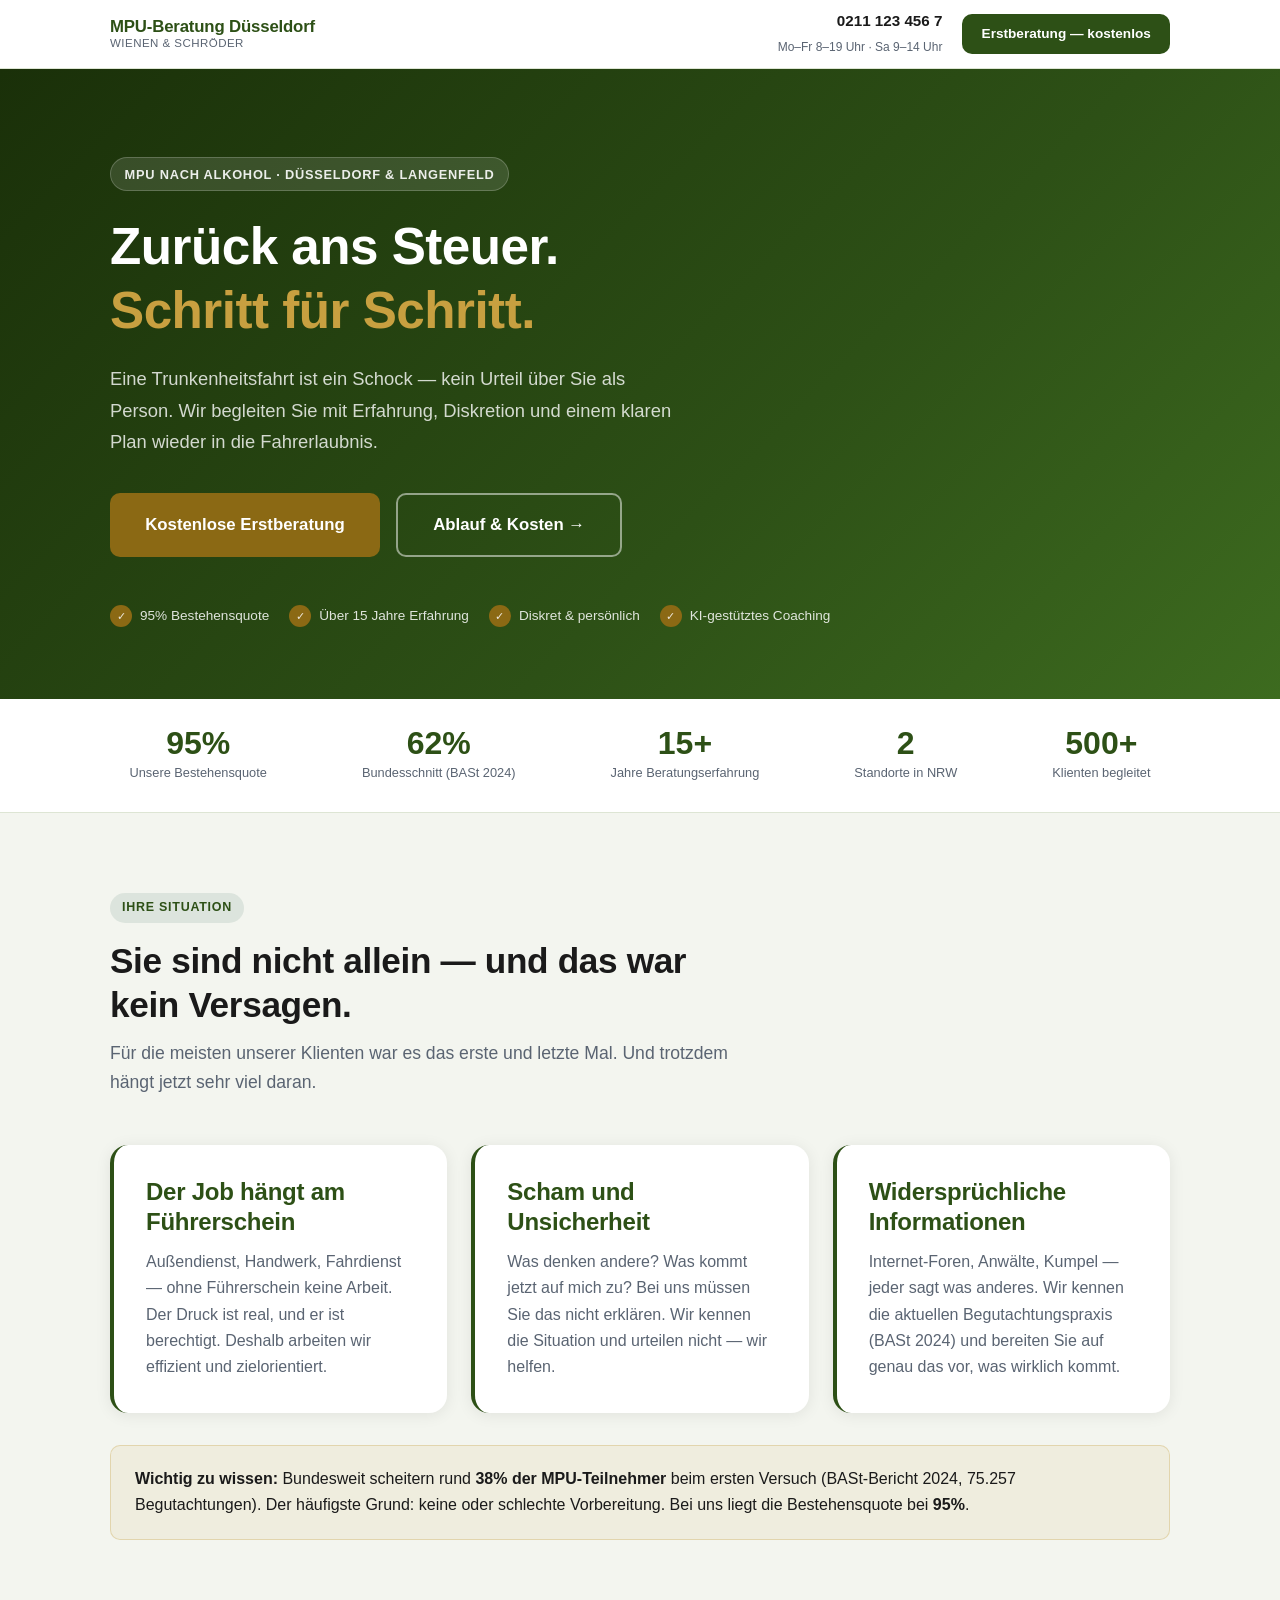
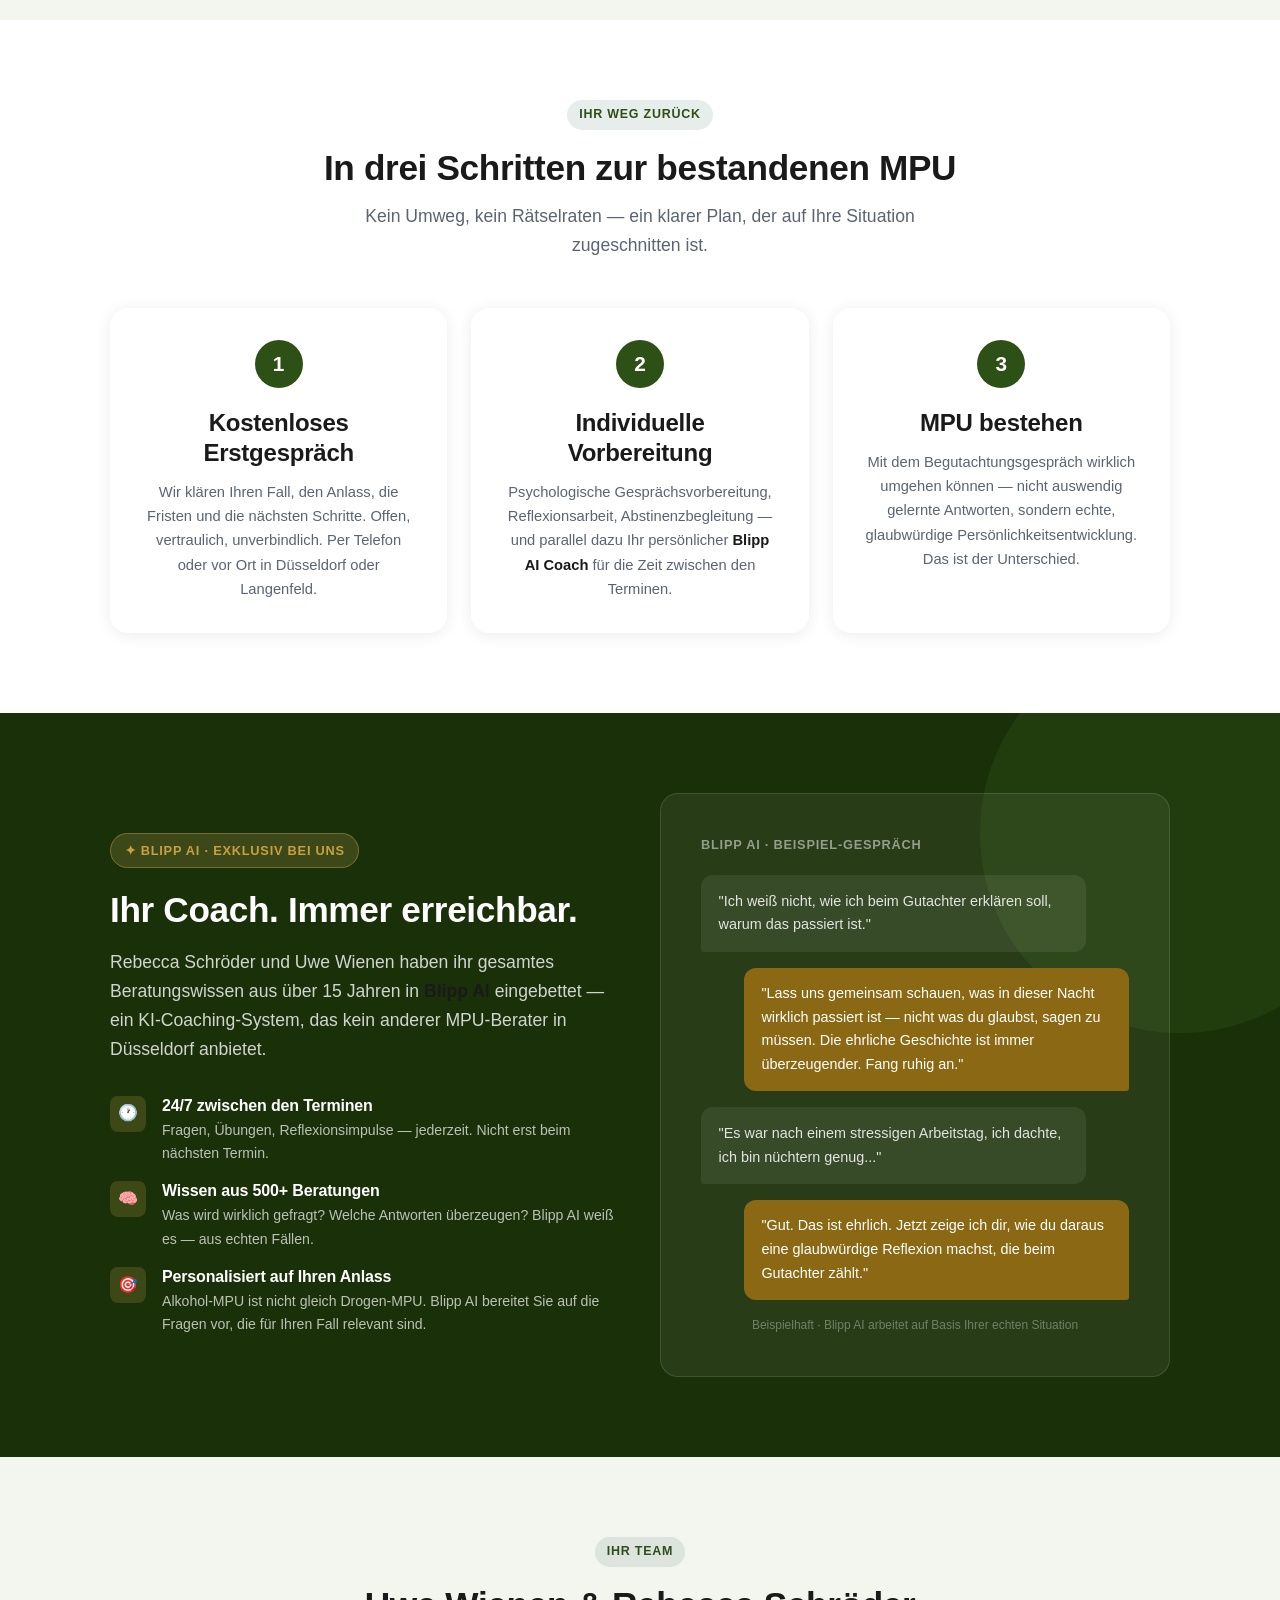
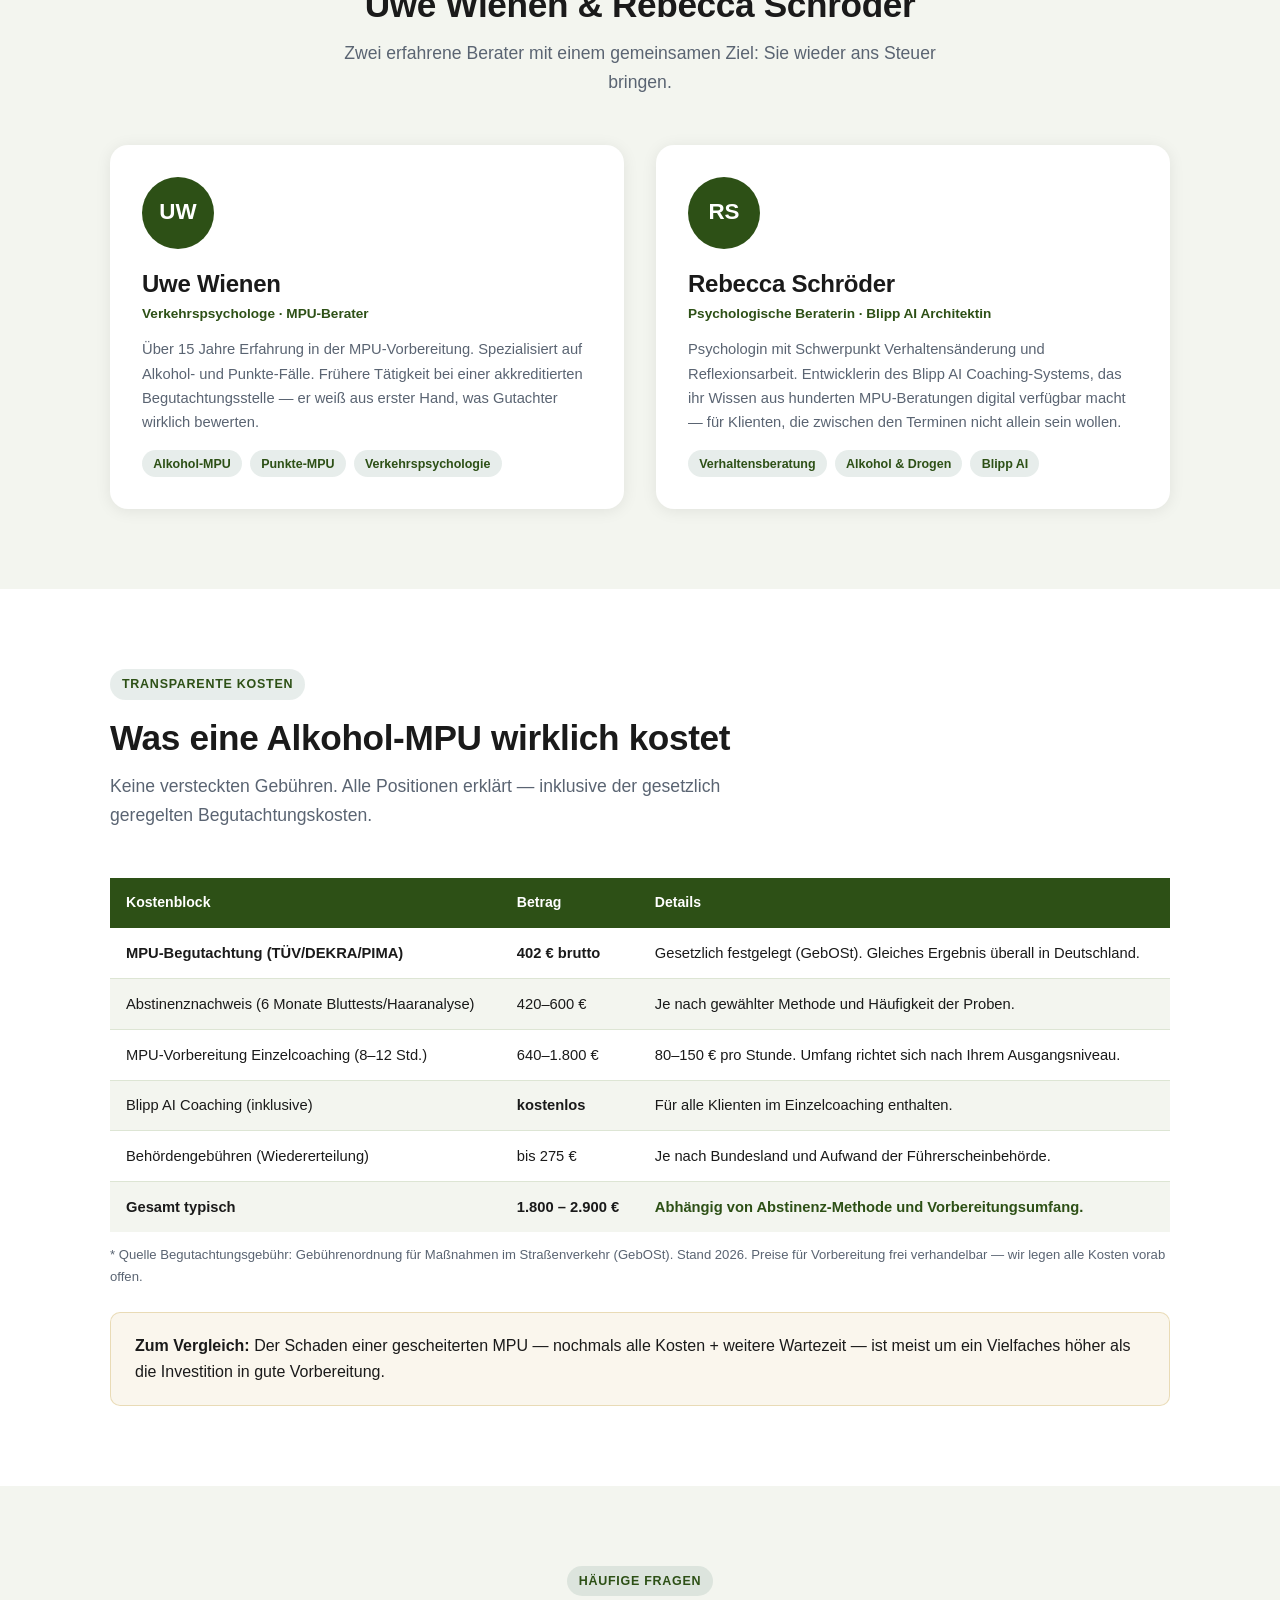
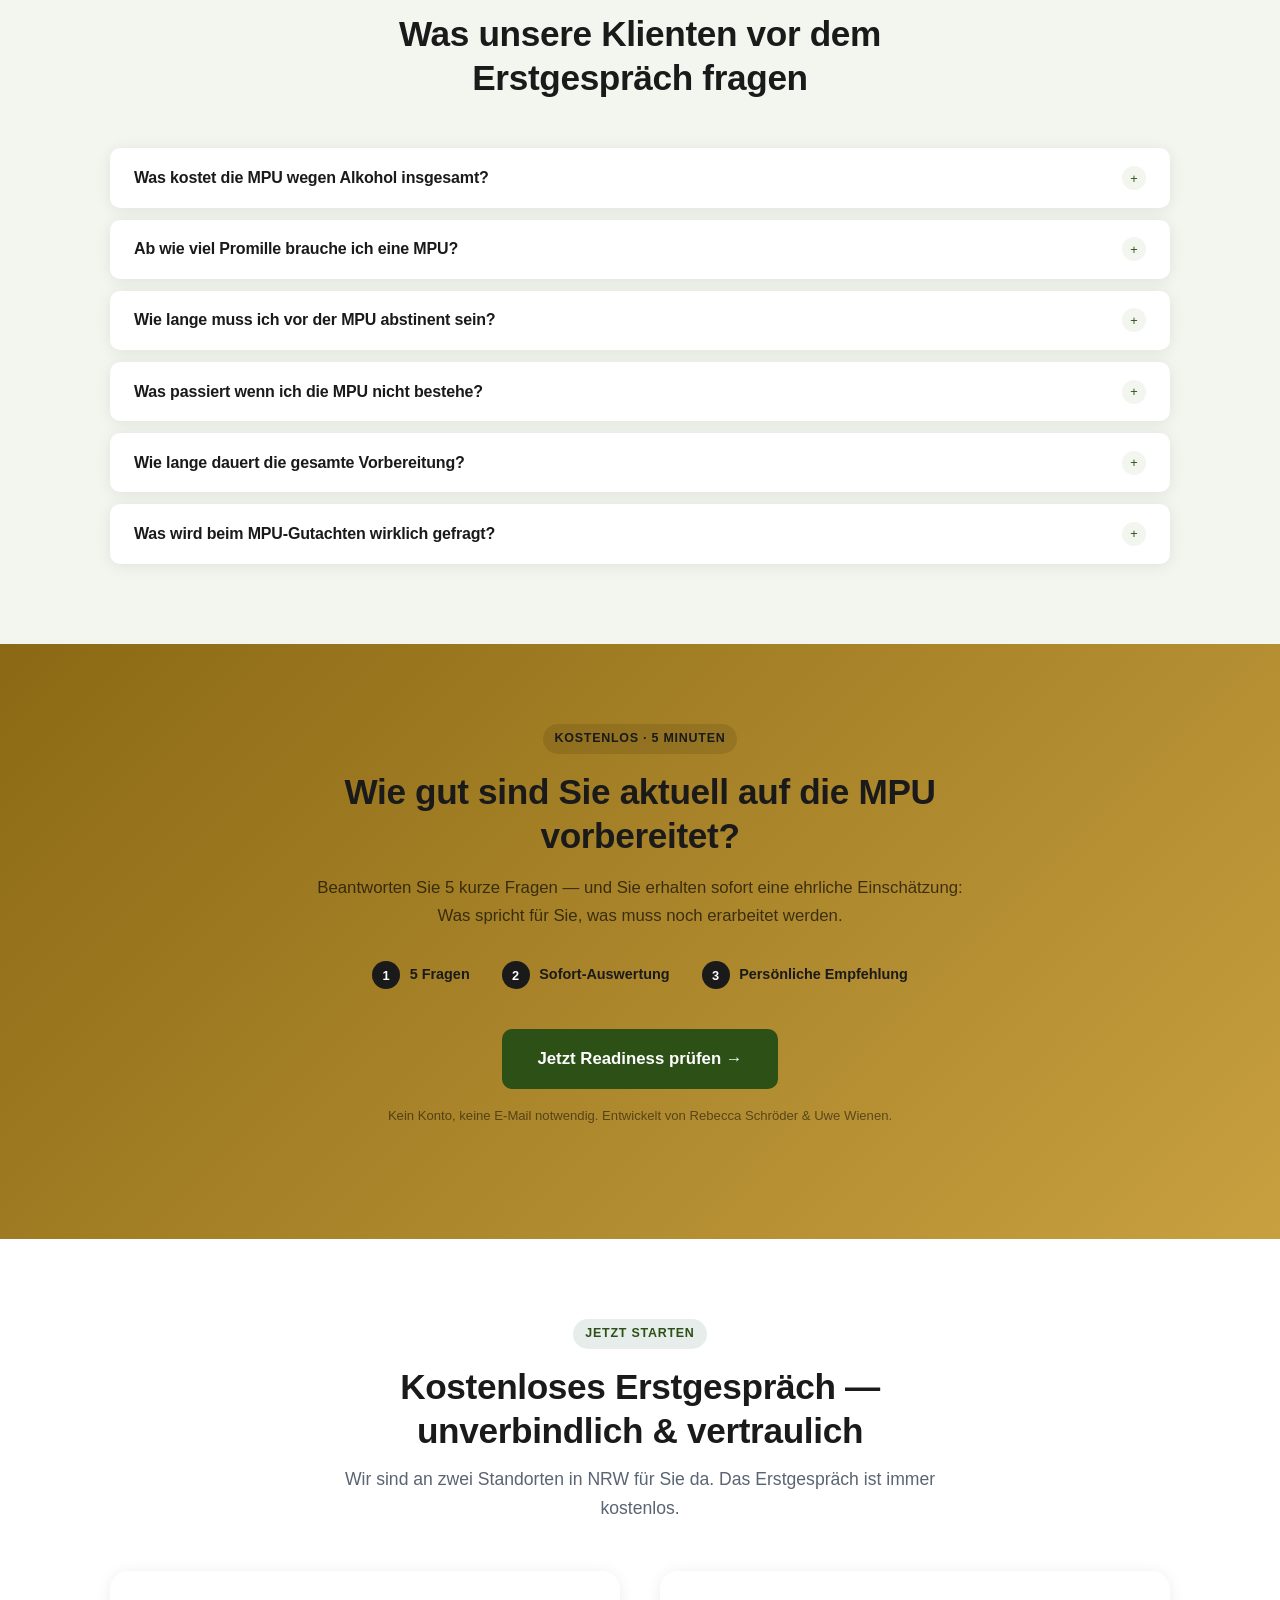
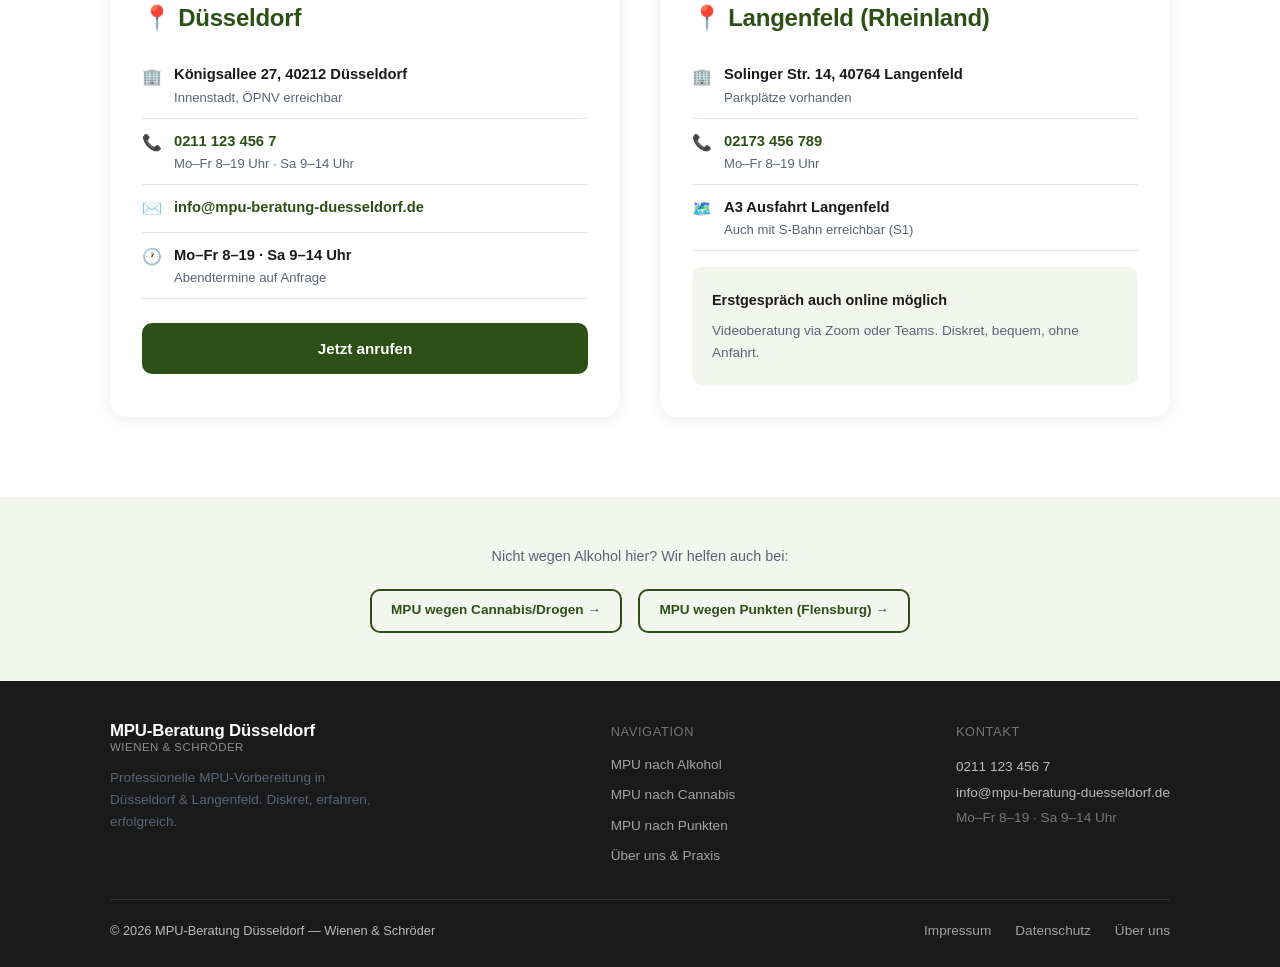
==== alkohol.html @ ca515d71 "Initial: MPU-Beratung Düsseldorf — 3 ICP-Varianten + Grounding + Legal" ====
<!DOCTYPE html>
<html lang="de">
<head>
  <meta charset="UTF-8" />
  <meta name="viewport" content="width=device-width, initial-scale=1.0" />
  <title>MPU Vorbereitung nach Alkohol Düsseldorf | MPU-Beratung Wienen & Schröder</title>
  <meta name="description" content="MPU wegen Alkohol? Uwe Wienen & Rebecca Schröder begleiten Sie diskret und sicher durch die Vorbereitung. Kostenlose Erstberatung in Düsseldorf & Langenfeld. 95% Bestehensquote." />
  <link rel="canonical" href="https://sebagrub.github.io/mpu-pilot-static/alkohol.html" />
  <meta property="og:title" content="MPU nach Alkohol — Diskret & erfolgreich in Düsseldorf" />
  <meta property="og:description" content="95% Bestehensquote. Menschlich, diskret, erfahren. Wir begleiten Sie zurück ans Steuer." />
  <meta property="og:type" content="website" />
  <meta property="og:locale" content="de_DE" />
  <meta name="robots" content="index, follow" />
  <link rel="stylesheet" href="assets/style.css" />
  <style>
    :root {
      --primary: #2D5016;
      --primary-light: #4A7C2A;
      --primary-dark: #1A3009;
      --accent: #8B6914;
      --accent-light: #C8A040;
      --bg: #FAFAF7;
      --surface: #FFFFFF;
      --surface2: #F3F5EF;
      --border: #DDE5D4;
    }
    .hero { background: linear-gradient(135deg, #1A3009 0%, #2D5016 60%, #3D6B1F 100%); }
    .hero::before { display: none; }
  </style>

  <script type="application/ld+json">
  {
    "@context": "https://schema.org",
    "@type": "LocalBusiness",
    "name": "MPU-Beratung Düsseldorf — Wienen & Schröder",
    "description": "Professionelle MPU-Vorbereitung nach Alkohol, Drogen und Punkten. Zwei erfahrene Berater, 95% Bestehensquote, diskrete Einzelberatung.",
    "url": "https://sebagrub.github.io/mpu-pilot-static/alkohol.html",
    "telephone": "+492111234567",
    "email": "info@mpu-beratung-duesseldorf.de",
    "address": {
      "@type": "PostalAddress",
      "streetAddress": "Königsallee 27",
      "addressLocality": "Düsseldorf",
      "postalCode": "40212",
      "addressCountry": "DE"
    },
    "geo": { "@type": "GeoCoordinates", "latitude": 51.2217, "longitude": 6.7762 },
    "openingHoursSpecification": [
      { "@type": "OpeningHoursSpecification", "dayOfWeek": ["Monday","Tuesday","Wednesday","Thursday","Friday"], "opens": "08:00", "closes": "19:00" },
      { "@type": "OpeningHoursSpecification", "dayOfWeek": ["Saturday"], "opens": "09:00", "closes": "14:00" }
    ],
    "areaServed": ["Düsseldorf","Langenfeld","Mettmann","Leverkusen","Köln","Neuss","Ratingen"],
    "hasOfferCatalog": {
      "@type": "OfferCatalog",
      "name": "MPU-Vorbereitung Alkohol",
      "itemListElement": [
        { "@type": "Offer", "itemOffered": { "@type": "Service", "name": "Einzelcoaching MPU Alkohol", "description": "Persönliche Vorbereitung auf die MPU nach Trunkenheitsfahrt. Abstinenzplanung, psychologische Gesprächsvorbereitung, Reflexionsarbeit." } },
        { "@type": "Offer", "itemOffered": { "@type": "Service", "name": "Blipp AI Coach — MPU Alkohol", "description": "KI-gestützte Vorbereitung zwischen den Terminen. Basiert auf 15 Jahren Beratungserfahrung." } }
      ]
    },
    "employee": [
      { "@type": "Person", "name": "Uwe Wienen", "jobTitle": "Verkehrspsychologe & MPU-Berater" },
      { "@type": "Person", "name": "Rebecca Schröder", "jobTitle": "Psychologische MPU-Beraterin" }
    ],
    "aggregateRating": { "@type": "AggregateRating", "ratingValue": "4.9", "reviewCount": "112", "bestRating": "5" }
  }
  </script>

  <script type="application/ld+json">
  {
    "@context": "https://schema.org",
    "@type": "FAQPage",
    "mainEntity": [
      { "@type": "Question", "name": "Was kostet die MPU wegen Alkohol insgesamt?", "acceptedAnswer": { "@type": "Answer", "text": "Die MPU wegen Alkohol kostet insgesamt typisch zwischen 1.800 und 2.900 €. Die Begutachtung selbst ist gesetzlich auf 402 € brutto festgelegt (GebOSt). Hinzu kommen Abstinenznachweis-Kosten (420–600 € für 6 Monate) und die Vorbereitung beim Berater (80–150 €/Stunde, meist 8–12 Stunden). Wir sprechen im Erstgespräch offen über alle Kostenpositionen." } },
      { "@type": "Question", "name": "Ab wie viel Promille brauche ich eine MPU?", "acceptedAnswer": { "@type": "Answer", "text": "Eine MPU wird ab 1,6 Promille (im Straßenverkehr gemessen) angeordnet — ohne Ausnahme. Unterhalb von 1,6 Promille kann eine MPU angeordnet werden, wenn Wiederholungstäterschaft, Ausfallerscheinungen oder weitere Auffälligkeiten vorliegen. Die genauen Voraussetzungen finden sich in § 13 FeV." } },
      { "@type": "Question", "name": "Wie lange muss ich vor der MPU abstinent sein?", "acceptedAnswer": { "@type": "Answer", "text": "Bei Alkohol-MPU wird in der Regel ein Abstinenznachweis von mindestens 6 Monaten verlangt — nachgewiesen durch Blut-, Urin- oder Haaranalysen. Bei kontrollierten Trinkern (unter 0,8 Promille täglich) sind kürzere Zeiträume möglich, abhängig vom Einzelfall. Wir beraten Sie individuell, welcher Weg in Ihrer Situation sinnvoll ist." } },
      { "@type": "Question", "name": "Was passiert, wenn ich die MPU nicht bestehe?", "acceptedAnswer": { "@type": "Answer", "text": "Wenn die MPU nicht bestanden wird, bleibt der Führerschein entzogen. Es ist jedoch möglich, die MPU nach einer Wartezeit erneut zu absolvieren. Bundesweit scheitern rund 38% der Teilnehmer — in der Regel wegen unzureichender Vorbereitung. Mit unserer Begleitung liegt die Bestehensquote unserer Klienten bei 95%." } },
      { "@type": "Question", "name": "Kann ich die MPU-Kosten steuerlich absetzen?", "acceptedAnswer": { "@type": "Answer", "text": "In den meisten Fällen nein. Die MPU-Kosten sind private Aufwendungen und nicht absetzbar. Eine Ausnahme besteht, wenn die MPU beruflich zwingend notwendig ist (z.B. Berufskraftfahrer) und der Führerschein ausschließlich beruflich genutzt wird — das ist jedoch selten anerkannt. Kranken- und Rechtsschutzversicherungen übernehmen die Kosten in der Regel nicht." } },
      { "@type": "Question", "name": "Wie lange dauert die MPU-Vorbereitung bei Alkohol?", "acceptedAnswer": { "@type": "Answer", "text": "Typisch sind 8–12 Sitzungen über einen Zeitraum von 8–16 Wochen. Dazu kommt die Zeit für den Abstinenznachweis (meist 6 Monate). Planen Sie also insgesamt 6–10 Monate ein. Wer früh anfängt, hat die besten Chancen: Die Vorbereitung läuft parallel zur Abstinenzphase." } }
    ]
  }
  </script>
</head>
<body>

<!-- HEADER -->
<header class="site-header">
  <div class="container header-inner">
    <a href="index.html" class="logo" style="text-decoration:none">
      <span class="logo-name">MPU-Beratung Düsseldorf</span>
      <span class="logo-sub">Wienen &amp; Schröder</span>
    </a>
    <div class="header-right">
      <div style="text-align:right">
        <div class="header-phone"><a href="tel:+492111234567" style="color:inherit;text-decoration:none">0211 123 456 7</a></div>
        <span style="font-size:.75rem;color:var(--text-muted)">Mo–Fr 8–19 Uhr · Sa 9–14 Uhr</span>
      </div>
      <a href="#kontakt" class="btn btn-primary btn-sm">Erstberatung — kostenlos</a>
    </div>
  </div>
</header>

<!-- HERO -->
<section class="hero">
  <div class="container">
    <div class="hero-eyebrow">MPU nach Alkohol · Düsseldorf & Langenfeld</div>
    <h1>Zurück ans Steuer.<br><em>Schritt für Schritt.</em></h1>
    <p class="hero-sub">Eine Trunkenheitsfahrt ist ein Schock — kein Urteil über Sie als Person. Wir begleiten Sie mit Erfahrung, Diskretion und einem klaren Plan wieder in die Fahrerlaubnis.</p>
    <div class="hero-ctas">
      <a href="#kontakt" class="btn btn-accent btn-lg">Kostenlose Erstberatung</a>
      <a href="#ablauf" class="btn btn-outline-inv btn-lg">Ablauf & Kosten →</a>
    </div>
    <div class="hero-badges">
      <div class="hero-badge"><div class="hero-badge-icon">✓</div> 95% Bestehensquote</div>
      <div class="hero-badge"><div class="hero-badge-icon">✓</div> Über 15 Jahre Erfahrung</div>
      <div class="hero-badge"><div class="hero-badge-icon">✓</div> Diskret & persönlich</div>
      <div class="hero-badge"><div class="hero-badge-icon">✓</div> KI-gestütztes Coaching</div>
    </div>
  </div>
</section>

<!-- STATS BAR -->
<div class="stats-bar">
  <div class="container stats-inner">
    <div class="stat-item">
      <div class="stat-num">95%</div>
      <div class="stat-label">Unsere Bestehensquote</div>
    </div>
    <div class="stat-item">
      <div class="stat-num">62%</div>
      <div class="stat-label">Bundesschnitt (BASt 2024)</div>
    </div>
    <div class="stat-item">
      <div class="stat-num">15+</div>
      <div class="stat-label">Jahre Beratungserfahrung</div>
    </div>
    <div class="stat-item">
      <div class="stat-num">2</div>
      <div class="stat-label">Standorte in NRW</div>
    </div>
    <div class="stat-item">
      <div class="stat-num">500+</div>
      <div class="stat-label">Klienten begleitet</div>
    </div>
  </div>
</div>

<!-- PROBLEM -->
<section class="section problem">
  <div class="container">
    <div class="section-header">
      <span class="eyebrow-label">Ihre Situation</span>
      <h2>Sie sind nicht allein — und das war kein Versagen.</h2>
      <p class="lead">Für die meisten unserer Klienten war es das erste und letzte Mal. Und trotzdem hängt jetzt sehr viel daran.</p>
    </div>
    <div class="grid-3">
      <div class="problem-card">
        <h3>Der Job hängt am Führerschein</h3>
        <p>Außendienst, Handwerk, Fahrdienst — ohne Führerschein keine Arbeit. Der Druck ist real, und er ist berechtigt. Deshalb arbeiten wir effizient und zielorientiert.</p>
      </div>
      <div class="problem-card">
        <h3>Scham und Unsicherheit</h3>
        <p>Was denken andere? Was kommt jetzt auf mich zu? Bei uns müssen Sie das nicht erklären. Wir kennen die Situation und urteilen nicht — wir helfen.</p>
      </div>
      <div class="problem-card">
        <h3>Widersprüchliche Informationen</h3>
        <p>Internet-Foren, Anwälte, Kumpel — jeder sagt was anderes. Wir kennen die aktuellen Begutachtungspraxis (BASt 2024) und bereiten Sie auf genau das vor, was wirklich kommt.</p>
      </div>
    </div>
    <div class="highlight-box mt-4">
      <strong>Wichtig zu wissen:</strong> Bundesweit scheitern rund <strong>38% der MPU-Teilnehmer</strong> beim ersten Versuch (BASt-Bericht 2024, 75.257 Begutachtungen). Der häufigste Grund: keine oder schlechte Vorbereitung. Bei uns liegt die Bestehensquote bei <strong>95%</strong>.
    </div>
  </div>
</section>

<!-- PROCESS -->
<section class="section bg-surface" id="ablauf">
  <div class="container">
    <div class="section-header centered">
      <span class="eyebrow-label">Ihr Weg zurück</span>
      <h2>In drei Schritten zur bestandenen MPU</h2>
      <p class="lead">Kein Umweg, kein Rätselraten — ein klarer Plan, der auf Ihre Situation zugeschnitten ist.</p>
    </div>
    <div class="process-steps">
      <div class="step">
        <div class="step-num">1</div>
        <h3>Kostenloses Erstgespräch</h3>
        <p>Wir klären Ihren Fall, den Anlass, die Fristen und die nächsten Schritte. Offen, vertraulich, unverbindlich. Per Telefon oder vor Ort in Düsseldorf oder Langenfeld.</p>
      </div>
      <div class="step">
        <div class="step-num">2</div>
        <h3>Individuelle Vorbereitung</h3>
        <p>Psychologische Gesprächsvorbereitung, Reflexionsarbeit, Abstinenzbegleitung — und parallel dazu Ihr persönlicher <strong>Blipp AI Coach</strong> für die Zeit zwischen den Terminen.</p>
      </div>
      <div class="step">
        <div class="step-num">3</div>
        <h3>MPU bestehen</h3>
        <p>Mit dem Begutachtungsgespräch wirklich umgehen können — nicht auswendig gelernte Antworten, sondern echte, glaubwürdige Persönlichkeitsentwicklung. Das ist der Unterschied.</p>
      </div>
    </div>
  </div>
</section>

<!-- BLIPP AI -->
<section class="section blipp">
  <div class="container grid-2">
    <div>
      <div class="eyebrow">✦ Blipp AI · Exklusiv bei uns</div>
      <h2>Ihr Coach. Immer erreichbar.</h2>
      <p class="lead">Rebecca Schröder und Uwe Wienen haben ihr gesamtes Beratungswissen aus über 15 Jahren in <strong>Blipp AI</strong> eingebettet — ein KI-Coaching-System, das kein anderer MPU-Berater in Düsseldorf anbietet.</p>
      <div class="blipp-features">
        <div class="blipp-feat">
          <div class="blipp-feat-icon">🕐</div>
          <div class="blipp-feat-text">
            <h4>24/7 zwischen den Terminen</h4>
            <p>Fragen, Übungen, Reflexionsimpulse — jederzeit. Nicht erst beim nächsten Termin.</p>
          </div>
        </div>
        <div class="blipp-feat">
          <div class="blipp-feat-icon">🧠</div>
          <div class="blipp-feat-text">
            <h4>Wissen aus 500+ Beratungen</h4>
            <p>Was wird wirklich gefragt? Welche Antworten überzeugen? Blipp AI weiß es — aus echten Fällen.</p>
          </div>
        </div>
        <div class="blipp-feat">
          <div class="blipp-feat-icon">🎯</div>
          <div class="blipp-feat-text">
            <h4>Personalisiert auf Ihren Anlass</h4>
            <p>Alkohol-MPU ist nicht gleich Drogen-MPU. Blipp AI bereitet Sie auf die Fragen vor, die für Ihren Fall relevant sind.</p>
          </div>
        </div>
      </div>
    </div>
    <div style="background:rgba(255,255,255,.06);border-radius:18px;padding:2.5rem;border:1px solid rgba(255,255,255,.12)">
      <div style="font-size:.8rem;color:rgba(255,255,255,.5);margin-bottom:1.25rem;text-transform:uppercase;letter-spacing:.06em;font-weight:700">Blipp AI · Beispiel-Gespräch</div>
      <div style="display:flex;flex-direction:column;gap:1rem">
        <div style="background:rgba(255,255,255,.08);border-radius:12px 12px 12px 3px;padding:.9rem 1.1rem;font-size:.9rem;color:rgba(255,255,255,.85);max-width:90%">"Ich weiß nicht, wie ich beim Gutachter erklären soll, warum das passiert ist."</div>
        <div style="background:var(--accent);border-radius:12px 12px 3px 12px;padding:.9rem 1.1rem;font-size:.9rem;color:#fff;max-width:90%;align-self:flex-end">"Lass uns gemeinsam schauen, was in dieser Nacht wirklich passiert ist — nicht was du glaubst, sagen zu müssen. Die ehrliche Geschichte ist immer überzeugender. Fang ruhig an."</div>
        <div style="background:rgba(255,255,255,.08);border-radius:12px 12px 12px 3px;padding:.9rem 1.1rem;font-size:.9rem;color:rgba(255,255,255,.85);max-width:90%">"Es war nach einem stressigen Arbeitstag, ich dachte, ich bin nüchtern genug..."</div>
        <div style="background:var(--accent);border-radius:12px 12px 3px 12px;padding:.9rem 1.1rem;font-size:.9rem;color:#fff;max-width:90%;align-self:flex-end">"Gut. Das ist ehrlich. Jetzt zeige ich dir, wie du daraus eine glaubwürdige Reflexion machst, die beim Gutachter zählt."</div>
      </div>
      <div style="font-size:.75rem;color:rgba(255,255,255,.35);margin-top:1rem;text-align:center">Beispielhaft · Blipp AI arbeitet auf Basis Ihrer echten Situation</div>
    </div>
  </div>
</section>

<!-- ABOUT TEAM -->
<section class="section bg-surface2">
  <div class="container">
    <div class="section-header centered">
      <span class="eyebrow-label">Ihr Team</span>
      <h2>Uwe Wienen &amp; Rebecca Schröder</h2>
      <p class="lead">Zwei erfahrene Berater mit einem gemeinsamen Ziel: Sie wieder ans Steuer bringen.</p>
    </div>
    <div class="team-cards">
      <div class="team-card">
        <div class="team-avatar">UW</div>
        <h3>Uwe Wienen</h3>
        <div class="role">Verkehrspsychologe · MPU-Berater</div>
        <p>Über 15 Jahre Erfahrung in der MPU-Vorbereitung. Spezialisiert auf Alkohol- und Punkte-Fälle. Frühere Tätigkeit bei einer akkreditierten Begutachtungsstelle — er weiß aus erster Hand, was Gutachter wirklich bewerten.</p>
        <div style="display:flex;gap:.5rem;flex-wrap:wrap;margin-top:1rem">
          <span class="pill pill-primary">Alkohol-MPU</span>
          <span class="pill pill-primary">Punkte-MPU</span>
          <span class="pill pill-primary">Verkehrspsychologie</span>
        </div>
      </div>
      <div class="team-card">
        <div class="team-avatar">RS</div>
        <h3>Rebecca Schröder</h3>
        <div class="role">Psychologische Beraterin · Blipp AI Architektin</div>
        <p>Psychologin mit Schwerpunkt Verhaltensänderung und Reflexionsarbeit. Entwicklerin des Blipp AI Coaching-Systems, das ihr Wissen aus hunderten MPU-Beratungen digital verfügbar macht — für Klienten, die zwischen den Terminen nicht allein sein wollen.</p>
        <div style="display:flex;gap:.5rem;flex-wrap:wrap;margin-top:1rem">
          <span class="pill pill-primary">Verhaltensberatung</span>
          <span class="pill pill-primary">Alkohol &amp; Drogen</span>
          <span class="pill pill-primary">Blipp AI</span>
        </div>
      </div>
    </div>
  </div>
</section>

<!-- COSTS -->
<section class="section bg-surface">
  <div class="container">
    <div class="section-header">
      <span class="eyebrow-label">Transparente Kosten</span>
      <h2>Was eine Alkohol-MPU wirklich kostet</h2>
      <p class="lead">Keine versteckten Gebühren. Alle Positionen erklärt — inklusive der gesetzlich geregelten Begutachtungskosten.</p>
    </div>
    <table class="costs-table">
      <thead>
        <tr><th>Kostenblock</th><th>Betrag</th><th>Details</th></tr>
      </thead>
      <tbody>
        <tr><td><strong>MPU-Begutachtung (TÜV/DEKRA/PIMA)</strong></td><td><strong>402 € brutto</strong></td><td>Gesetzlich festgelegt (GebOSt). Gleiches Ergebnis überall in Deutschland.</td></tr>
        <tr><td>Abstinenznachweis (6 Monate Bluttests/Haaranalyse)</td><td>420–600 €</td><td>Je nach gewählter Methode und Häufigkeit der Proben.</td></tr>
        <tr><td>MPU-Vorbereitung Einzelcoaching (8–12 Std.)</td><td>640–1.800 €</td><td>80–150 € pro Stunde. Umfang richtet sich nach Ihrem Ausgangsniveau.</td></tr>
        <tr><td>Blipp AI Coaching (inklusive)</td><td><strong>kostenlos</strong></td><td>Für alle Klienten im Einzelcoaching enthalten.</td></tr>
        <tr><td>Behördengebühren (Wiedererteilung)</td><td>bis 275 €</td><td>Je nach Bundesland und Aufwand der Führerscheinbehörde.</td></tr>
        <tr class="costs-total"><td><strong>Gesamt typisch</strong></td><td><strong>1.800 – 2.900 €</strong></td><td>Abhängig von Abstinenz-Methode und Vorbereitungsumfang.</td></tr>
      </tbody>
    </table>
    <p class="costs-note">* Quelle Begutachtungsgebühr: Gebührenordnung für Maßnahmen im Straßenverkehr (GebOSt). Stand 2026. Preise für Vorbereitung frei verhandelbar — wir legen alle Kosten vorab offen.</p>
    <div class="highlight-box mt-3">
      <strong>Zum Vergleich:</strong> Der Schaden einer gescheiterten MPU — nochmals alle Kosten + weitere Wartezeit — ist meist um ein Vielfaches höher als die Investition in gute Vorbereitung.
    </div>
  </div>
</section>

<!-- FAQ -->
<section class="section bg-surface2">
  <div class="container">
    <div class="section-header centered">
      <span class="eyebrow-label">Häufige Fragen</span>
      <h2>Was unsere Klienten vor dem Erstgespräch fragen</h2>
    </div>
    <div class="faq-list">
      <div class="faq-item">
        <div class="faq-q"><h4>Was kostet die MPU wegen Alkohol insgesamt?</h4><div class="faq-icon">+</div></div>
        <div class="faq-a"><div class="faq-a-inner"><p>Die MPU wegen Alkohol kostet insgesamt typisch <strong>1.800–2.900 €</strong>. Die Begutachtung selbst ist gesetzlich auf <strong>402 € brutto</strong> festgelegt (GebOSt). Hinzu kommen Abstinenznachweis-Kosten (420–600 € für 6 Monate) und die Vorbereitung (80–150 €/Stunde). Im Erstgespräch besprechen wir alle Positionen offen.</p></div></div>
      </div>
      <div class="faq-item">
        <div class="faq-q"><h4>Ab wie viel Promille brauche ich eine MPU?</h4><div class="faq-icon">+</div></div>
        <div class="faq-a"><div class="faq-a-inner"><p>Ab <strong>1,6 Promille</strong> ist die MPU-Anordnung Pflicht — ohne Ausnahme (§ 13 Nr. 2 FeV). Unterhalb von 1,6 Promille kann eine MPU angeordnet werden, wenn Wiederholungstäterschaft, Ausfallerscheinungen oder andere Auffälligkeiten vorliegen. Wir klären im Erstgespräch, ob und warum die Anordnung rechtmäßig ist.</p></div></div>
      </div>
      <div class="faq-item">
        <div class="faq-q"><h4>Wie lange muss ich vor der MPU abstinent sein?</h4><div class="faq-icon">+</div></div>
        <div class="faq-a"><div class="faq-a-inner"><p>Bei Alkohol-MPU werden in der Regel <strong>6 Monate nachgewiesene Abstinenz</strong> verlangt — durch regelmäßige Blut- oder Urintests sowie ggf. Haaranalyse. Es gibt auch die Variante "kontrolliertes Trinken" (CDT-Marker unauffällig über 6 Monate), die für manche Klienten besser geeignet ist. Wir beraten, welcher Weg für Sie sinnvoll ist.</p></div></div>
      </div>
      <div class="faq-item">
        <div class="faq-q"><h4>Was passiert wenn ich die MPU nicht bestehe?</h4><div class="faq-icon">+</div></div>
        <div class="faq-a"><div class="faq-a-inner"><p>Der Führerschein bleibt entzogen. Die MPU kann nach einer Wartezeit wiederholt werden. Bundesweit scheitern <strong>rund 38%</strong> der Teilnehmer (BASt 2024) — fast immer wegen unzureichender Vorbereitung. Mit professioneller Begleitung sinkt dieses Risiko drastisch. Unsere Klienten bestehen zu 95%.</p></div></div>
      </div>
      <div class="faq-item">
        <div class="faq-q"><h4>Wie lange dauert die gesamte Vorbereitung?</h4><div class="faq-icon">+</div></div>
        <div class="faq-a"><div class="faq-a-inner"><p>Planen Sie <strong>6–10 Monate</strong> ein: 6 Monate Abstinenznachweis laufen parallel zur Vorbereitung (8–12 Sitzungen über 8–16 Wochen). Wer früh beginnt, hat die beste Ausgangslage — Abstinenzphase und Coaching laufen gleichzeitig, nicht nacheinander.</p></div></div>
      </div>
      <div class="faq-item">
        <div class="faq-q"><h4>Was wird beim MPU-Gutachten wirklich gefragt?</h4><div class="faq-icon">+</div></div>
        <div class="faq-a"><div class="faq-a-inner"><p>Der Gutachter prüft vor allem: <strong>Haben Sie wirklich verstanden, was passiert ist? Haben Sie Ihr Verhalten dauerhaft geändert?</strong> Fragen wie "Was würden Sie heute anders machen?", "Wie viel haben Sie damals typischerweise getrunken?", "Warum sind Sie trotzdem gefahren?" — und vor allem: Sind Ihre Antworten glaubwürdig und konsistent? Auswendig gelernte Antworten erkennen Gutachter sofort.</p></div></div>
      </div>
    </div>
  </div>
</section>

<!-- READINESS CHECK -->
<section class="section readiness">
  <div class="container" style="max-width:700px">
    <span class="eyebrow-label" style="background:rgba(0,0,0,.1);color:var(--text)">Kostenlos · 5 Minuten</span>
    <h2>Wie gut sind Sie aktuell auf die MPU vorbereitet?</h2>
    <p>Beantworten Sie 5 kurze Fragen — und Sie erhalten sofort eine ehrliche Einschätzung: Was spricht für Sie, was muss noch erarbeitet werden.</p>
    <div class="readiness-steps">
      <div class="readiness-step"><div class="readiness-step-dot">1</div> 5 Fragen</div>
      <div class="readiness-step"><div class="readiness-step-dot">2</div> Sofort-Auswertung</div>
      <div class="readiness-step"><div class="readiness-step-dot">3</div> Persönliche Empfehlung</div>
    </div>
    <a href="#kontakt" class="btn btn-primary btn-lg">Jetzt Readiness prüfen →</a>
    <p style="margin-top:1rem;font-size:.82rem;color:rgba(0,0,0,.5)">Kein Konto, keine E-Mail notwendig. Entwickelt von Rebecca Schröder &amp; Uwe Wienen.</p>
  </div>
</section>

<!-- CONTACT -->
<section class="section bg-surface" id="kontakt">
  <div class="container">
    <div class="section-header centered">
      <span class="eyebrow-label">Jetzt starten</span>
      <h2>Kostenloses Erstgespräch — unverbindlich &amp; vertraulich</h2>
      <p class="lead">Wir sind an zwei Standorten in NRW für Sie da. Das Erstgespräch ist immer kostenlos.</p>
    </div>
    <div class="contact-grid">
      <div class="contact-card">
        <h3>📍 Düsseldorf</h3>
        <div class="contact-row"><span class="icon">🏢</span><div><div class="val">Königsallee 27, 40212 Düsseldorf</div><div class="sub">Innenstadt, ÖPNV erreichbar</div></div></div>
        <div class="contact-row"><span class="icon">📞</span><div><div class="val"><a href="tel:+492111234567">0211 123 456 7</a></div><div class="sub">Mo–Fr 8–19 Uhr · Sa 9–14 Uhr</div></div></div>
        <div class="contact-row"><span class="icon">✉️</span><div><div class="val"><a href="mailto:info@mpu-beratung-duesseldorf.de">info@mpu-beratung-duesseldorf.de</a></div></div></div>
        <div class="contact-row"><span class="icon">🕐</span><div><div class="val">Mo–Fr 8–19 · Sa 9–14 Uhr</div><div class="sub">Abendtermine auf Anfrage</div></div></div>
        <a href="tel:+492111234567" class="btn btn-primary mt-3" style="width:100%;justify-content:center">Jetzt anrufen</a>
      </div>
      <div class="contact-card">
        <h3>📍 Langenfeld (Rheinland)</h3>
        <div class="contact-row"><span class="icon">🏢</span><div><div class="val">Solinger Str. 14, 40764 Langenfeld</div><div class="sub">Parkplätze vorhanden</div></div></div>
        <div class="contact-row"><span class="icon">📞</span><div><div class="val"><a href="tel:+492173456789">02173 456 789</a></div><div class="sub">Mo–Fr 8–19 Uhr</div></div></div>
        <div class="contact-row"><span class="icon">🗺️</span><div><div class="val">A3 Ausfahrt Langenfeld</div><div class="sub">Auch mit S-Bahn erreichbar (S1)</div></div></div>
        <div style="background:var(--surface2);border-radius:var(--radius);padding:1.25rem;margin-top:1rem">
          <strong style="font-size:.9rem">Erstgespräch auch online möglich</strong>
          <p style="font-size:.85rem;margin-top:.4rem">Videoberatung via Zoom oder Teams. Diskret, bequem, ohne Anfahrt.</p>
        </div>
      </div>
    </div>
  </div>
</section>

<!-- OTHER VARIANTS -->
<section class="section-sm bg-surface2">
  <div class="container" style="text-align:center">
    <p style="font-size:.9rem;color:var(--text-muted);margin-bottom:1.25rem">Nicht wegen Alkohol hier? Wir helfen auch bei:</p>
    <div style="display:flex;gap:1rem;justify-content:center;flex-wrap:wrap">
      <a href="cannabis.html" class="btn btn-outline btn-sm">MPU wegen Cannabis/Drogen →</a>
      <a href="punkte.html" class="btn btn-outline btn-sm">MPU wegen Punkten (Flensburg) →</a>
    </div>
  </div>
</section>

<!-- FOOTER -->
<footer class="site-footer">
  <div class="container">
    <div class="footer-inner">
      <div class="footer-brand">
        <div class="logo">
          <span class="logo-name">MPU-Beratung Düsseldorf</span>
          <span class="logo-sub">Wienen &amp; Schröder</span>
        </div>
        <p>Professionelle MPU-Vorbereitung in Düsseldorf &amp; Langenfeld. Diskret, erfahren, erfolgreich.</p>
      </div>
      <div>
        <div style="font-size:.8rem;color:rgba(255,255,255,.4);margin-bottom:.75rem;text-transform:uppercase;letter-spacing:.05em">Navigation</div>
        <div class="footer-links" style="flex-direction:column;gap:.5rem;align-items:flex-start">
          <a href="alkohol.html">MPU nach Alkohol</a>
          <a href="cannabis.html">MPU nach Cannabis</a>
          <a href="punkte.html">MPU nach Punkten</a>
          <a href="grounding.html">Über uns &amp; Praxis</a>
        </div>
      </div>
      <div>
        <div style="font-size:.8rem;color:rgba(255,255,255,.4);margin-bottom:.75rem;text-transform:uppercase;letter-spacing:.05em">Kontakt</div>
        <div style="font-size:.85rem;line-height:1.9">
          <div><a href="tel:+492111234567" style="color:rgba(255,255,255,.7)">0211 123 456 7</a></div>
          <div><a href="mailto:info@mpu-beratung-duesseldorf.de" style="color:rgba(255,255,255,.7)">info@mpu-beratung-duesseldorf.de</a></div>
          <div style="color:rgba(255,255,255,.4)">Mo–Fr 8–19 · Sa 9–14 Uhr</div>
        </div>
      </div>
    </div>
    <div class="footer-bottom">
      <span>© 2026 MPU-Beratung Düsseldorf — Wienen &amp; Schröder</span>
      <div class="footer-links">
        <a href="impressum.html">Impressum</a>
        <a href="datenschutz.html">Datenschutz</a>
        <a href="grounding.html">Über uns</a>
      </div>
    </div>
  </div>
</footer>

<script>
document.querySelectorAll('.faq-q').forEach(btn => {
  btn.addEventListener('click', () => {
    const item = btn.closest('.faq-item');
    const isOpen = item.classList.contains('open');
    document.querySelectorAll('.faq-item').forEach(i => i.classList.remove('open'));
    if (!isOpen) item.classList.add('open');
  });
});
</script>
</body>
</html>
---- assets/style.css ----
/* ============================================================
   MPU-Beratung Düsseldorf — Shared Stylesheet
   Theme-Variablen werden pro Seite in :root überschrieben
   ============================================================ */

/* --- Reset & Base --- */
*, *::before, *::after { box-sizing: border-box; margin: 0; padding: 0; }

:root {
  --primary: #1B4D3E;
  --primary-light: #2E7D62;
  --primary-dark: #0F2E25;
  --accent: #C8A951;
  --accent-light: #E8C97A;
  --bg: #F7F8F5;
  --surface: #FFFFFF;
  --surface2: #F0F2EE;
  --text: #1A1A1A;
  --text-muted: #5A6472;
  --text-inv: #FFFFFF;
  --border: #DDE2DA;
  --radius: 10px;
  --radius-lg: 18px;
  --shadow: 0 2px 16px rgba(0,0,0,.08);
  --shadow-lg: 0 8px 40px rgba(0,0,0,.13);
  --max: 1100px;
  --font: -apple-system, BlinkMacSystemFont, 'Segoe UI', 'Helvetica Neue', Arial, sans-serif;
}

html { scroll-behavior: smooth; font-size: 16px; }
body { font-family: var(--font); color: var(--text); background: var(--bg); line-height: 1.65; -webkit-font-smoothing: antialiased; }
img { max-width: 100%; display: block; }
a { color: var(--primary); text-decoration: none; }
a:hover { text-decoration: underline; }

/* --- Typography --- */
h1, h2, h3, h4 { line-height: 1.25; font-weight: 700; letter-spacing: -.01em; }
h1 { font-size: clamp(2rem, 5vw, 3.2rem); }
h2 { font-size: clamp(1.5rem, 3.5vw, 2.2rem); }
h3 { font-size: clamp(1.15rem, 2.5vw, 1.5rem); }
h4 { font-size: 1.1rem; }
p { color: var(--text-muted); }
.text-dark p { color: var(--text); }

/* --- Layout --- */
.container { max-width: var(--max); margin: 0 auto; padding: 0 1.25rem; }
.section { padding: 5rem 0; }
.section-sm { padding: 3rem 0; }
.grid-2 { display: grid; grid-template-columns: 1fr 1fr; gap: 2.5rem; align-items: center; }
.grid-3 { display: grid; grid-template-columns: repeat(3, 1fr); gap: 1.5rem; }
.grid-4 { display: grid; grid-template-columns: repeat(4, 1fr); gap: 1.25rem; }

/* --- Header --- */
.site-header { position: sticky; top: 0; z-index: 100; background: var(--surface); border-bottom: 1px solid var(--border); }
.header-inner { display: flex; align-items: center; justify-content: space-between; height: 68px; }
.logo { display: flex; flex-direction: column; line-height: 1.2; }
.logo-name { font-weight: 800; font-size: 1.05rem; color: var(--primary); letter-spacing: -.01em; }
.logo-sub { font-size: .72rem; color: var(--text-muted); font-weight: 500; letter-spacing: .04em; text-transform: uppercase; }
.header-right { display: flex; align-items: center; gap: 1.25rem; }
.header-phone { font-weight: 700; color: var(--text); font-size: .95rem; }
.header-phone span { color: var(--text-muted); font-weight: 400; font-size: .8rem; display: block; }

/* --- Buttons --- */
.btn { display: inline-flex; align-items: center; gap: .5rem; padding: .8rem 1.7rem; border-radius: var(--radius); font-weight: 700; font-size: .95rem; cursor: pointer; border: none; transition: all .2s; text-decoration: none; }
.btn-primary { background: var(--primary); color: #fff; }
.btn-primary:hover { background: var(--primary-dark); text-decoration: none; }
.btn-accent { background: var(--accent); color: #fff; }
.btn-accent:hover { background: var(--accent-light); color: var(--text); text-decoration: none; }
.btn-outline { background: transparent; border: 2px solid var(--primary); color: var(--primary); }
.btn-outline:hover { background: var(--primary); color: #fff; text-decoration: none; }
.btn-outline-inv { background: transparent; border: 2px solid rgba(255,255,255,.5); color: #fff; }
.btn-outline-inv:hover { background: rgba(255,255,255,.15); text-decoration: none; }
.btn-lg { padding: 1rem 2.2rem; font-size: 1.05rem; }
.btn-sm { padding: .55rem 1.2rem; font-size: .85rem; }

/* --- Hero --- */
.hero { background: var(--primary-dark); color: var(--text-inv); padding: 5.5rem 0 4.5rem; position: relative; overflow: hidden; }
.hero::before { content: ''; position: absolute; inset: 0; background: linear-gradient(135deg, var(--primary-dark) 0%, var(--primary) 100%); opacity: .85; }
.hero > .container { position: relative; z-index: 1; }
.hero-eyebrow { display: inline-flex; align-items: center; gap: .5rem; background: rgba(255,255,255,.12); border: 1px solid rgba(255,255,255,.2); color: rgba(255,255,255,.9); font-size: .8rem; font-weight: 600; letter-spacing: .06em; text-transform: uppercase; padding: .35rem .85rem; border-radius: 100px; margin-bottom: 1.5rem; }
.hero h1 { color: #fff; max-width: 700px; margin-bottom: 1.25rem; }
.hero h1 em { color: var(--accent-light); font-style: normal; }
.hero-sub { font-size: 1.15rem; color: rgba(255,255,255,.8); max-width: 580px; margin-bottom: 2.25rem; line-height: 1.7; }
.hero-ctas { display: flex; flex-wrap: wrap; gap: 1rem; margin-bottom: 3rem; }
.hero-badges { display: flex; flex-wrap: wrap; gap: 1.25rem; }
.hero-badge { display: flex; align-items: center; gap: .5rem; color: rgba(255,255,255,.85); font-size: .85rem; }
.hero-badge-icon { width: 22px; height: 22px; background: var(--accent); border-radius: 50%; display: flex; align-items: center; justify-content: center; flex-shrink: 0; font-size: .7rem; }

/* --- Trust Stats Bar --- */
.stats-bar { background: var(--surface); border-bottom: 1px solid var(--border); }
.stats-inner { display: flex; justify-content: space-around; flex-wrap: wrap; padding: 1.75rem 0; gap: 1rem; }
.stat-item { text-align: center; }
.stat-num { font-size: 2rem; font-weight: 800; color: var(--primary); line-height: 1; }
.stat-label { font-size: .8rem; color: var(--text-muted); margin-top: .2rem; }

/* --- Problem Section --- */
.problem { background: var(--surface2); }
.problem-card { background: var(--surface); border-radius: var(--radius-lg); padding: 2rem; box-shadow: var(--shadow); border-left: 4px solid var(--primary); }
.problem-card h3 { color: var(--primary); margin-bottom: .75rem; }

/* --- Process Steps --- */
.process-steps { display: grid; grid-template-columns: repeat(3, 1fr); gap: 1.5rem; }
.step { background: var(--surface); border-radius: var(--radius-lg); padding: 2rem; box-shadow: var(--shadow); text-align: center; position: relative; }
.step-num { width: 48px; height: 48px; background: var(--primary); color: #fff; font-size: 1.3rem; font-weight: 800; border-radius: 50%; display: flex; align-items: center; justify-content: center; margin: 0 auto 1.25rem; }
.step h3 { color: var(--text); margin-bottom: .75rem; }
.step p { font-size: .92rem; }

/* --- Blipp AI Section --- */
.blipp { background: var(--primary-dark); color: #fff; overflow: hidden; position: relative; }
.blipp::after { content: ''; position: absolute; right: -100px; top: -80px; width: 400px; height: 400px; border-radius: 50%; background: var(--primary); opacity: .4; }
.blipp > .container { position: relative; z-index: 1; }
.blipp .eyebrow { display: inline-flex; align-items: center; gap: .5rem; background: rgba(200,169,81,.2); border: 1px solid rgba(200,169,81,.4); color: var(--accent-light); font-size: .8rem; font-weight: 700; letter-spacing: .06em; text-transform: uppercase; padding: .35rem .85rem; border-radius: 100px; margin-bottom: 1.25rem; }
.blipp h2 { color: #fff; margin-bottom: 1rem; }
.blipp .lead { font-size: 1.1rem; color: rgba(255,255,255,.8); max-width: 520px; margin-bottom: 2rem; }
.blipp-features { display: flex; flex-direction: column; gap: 1rem; }
.blipp-feat { display: flex; align-items: flex-start; gap: 1rem; }
.blipp-feat-icon { width: 36px; height: 36px; background: rgba(200,169,81,.2); border-radius: 8px; display: flex; align-items: center; justify-content: center; flex-shrink: 0; font-size: 1rem; }
.blipp-feat-text h4 { color: #fff; font-size: 1rem; margin-bottom: .2rem; }
.blipp-feat-text p { font-size: .88rem; color: rgba(255,255,255,.7); }

/* --- About --- */
.team-cards { display: grid; grid-template-columns: 1fr 1fr; gap: 2rem; }
.team-card { background: var(--surface); border-radius: var(--radius-lg); padding: 2rem; box-shadow: var(--shadow); }
.team-avatar { width: 72px; height: 72px; border-radius: 50%; background: var(--primary); color: #fff; font-size: 1.4rem; font-weight: 800; display: flex; align-items: center; justify-content: center; margin-bottom: 1.25rem; }
.team-card h3 { color: var(--text); margin-bottom: .25rem; }
.team-card .role { color: var(--primary); font-size: .85rem; font-weight: 600; margin-bottom: .75rem; }
.team-card p { font-size: .92rem; }

/* --- Costs --- */
.costs-table { width: 100%; border-collapse: collapse; }
.costs-table th { background: var(--primary); color: #fff; padding: .85rem 1rem; text-align: left; font-size: .88rem; }
.costs-table td { padding: .8rem 1rem; border-bottom: 1px solid var(--border); font-size: .92rem; }
.costs-table tr:last-child td { border-bottom: none; }
.costs-table tr:nth-child(even) td { background: var(--surface2); }
.costs-total td { font-weight: 700; color: var(--primary); background: var(--surface2)!important; }
.costs-note { font-size: .82rem; color: var(--text-muted); margin-top: .75rem; }

/* --- FAQ Accordion --- */
.faq-list { display: flex; flex-direction: column; gap: .75rem; }
.faq-item { background: var(--surface); border-radius: var(--radius); box-shadow: var(--shadow); overflow: hidden; }
.faq-q { display: flex; justify-content: space-between; align-items: center; padding: 1.1rem 1.5rem; cursor: pointer; user-select: none; }
.faq-q h4 { font-size: 1rem; color: var(--text); }
.faq-icon { width: 24px; height: 24px; flex-shrink: 0; background: var(--surface2); border-radius: 50%; display: flex; align-items: center; justify-content: center; font-size: .8rem; color: var(--primary); transition: transform .25s; }
.faq-item.open .faq-icon { transform: rotate(45deg); }
.faq-a { max-height: 0; overflow: hidden; transition: max-height .3s ease; }
.faq-item.open .faq-a { max-height: 500px; }
.faq-a-inner { padding: 0 1.5rem 1.25rem; font-size: .92rem; }
.faq-a-inner p { color: var(--text-muted); }

/* --- Readiness Check CTA --- */
.readiness { background: linear-gradient(135deg, var(--accent) 0%, var(--accent-light) 100%); color: var(--text); text-align: center; }
.readiness h2 { color: var(--text); margin-bottom: 1rem; }
.readiness p { color: rgba(0,0,0,.65); margin-bottom: 2rem; font-size: 1.05rem; }
.readiness-steps { display: flex; justify-content: center; gap: 2rem; flex-wrap: wrap; margin-bottom: 2.5rem; }
.readiness-step { display: flex; align-items: center; gap: .6rem; font-weight: 600; font-size: .9rem; color: var(--text); }
.readiness-step-dot { width: 28px; height: 28px; background: var(--text); color: #fff; border-radius: 50%; display: flex; align-items: center; justify-content: center; font-size: .8rem; font-weight: 700; }

/* --- Contact --- */
.contact-grid { display: grid; grid-template-columns: 1fr 1fr; gap: 2.5rem; }
.contact-card { background: var(--surface); border-radius: var(--radius-lg); padding: 2rem; box-shadow: var(--shadow); }
.contact-card h3 { color: var(--primary); margin-bottom: 1.25rem; display: flex; align-items: center; gap: .6rem; }
.contact-row { display: flex; gap: .75rem; padding: .6rem 0; border-bottom: 1px solid var(--border); font-size: .92rem; align-items: flex-start; }
.contact-row:last-child { border-bottom: none; }
.contact-row .icon { font-size: 1rem; flex-shrink: 0; margin-top: .1rem; }
.contact-row .val { font-weight: 600; color: var(--text); }
.contact-row .sub { color: var(--text-muted); font-size: .82rem; }

/* --- Footer --- */
.site-footer { background: var(--text); color: rgba(255,255,255,.7); padding: 2.5rem 0 1.5rem; }
.footer-inner { display: flex; justify-content: space-between; align-items: flex-start; flex-wrap: wrap; gap: 2rem; margin-bottom: 2rem; }
.footer-brand .logo-name { color: #fff; }
.footer-brand .logo-sub { color: rgba(255,255,255,.5); }
.footer-brand p { margin-top: .75rem; font-size: .85rem; max-width: 280px; }
.footer-links { display: flex; gap: 1.5rem; flex-wrap: wrap; font-size: .85rem; align-items: center; }
.footer-links a { color: rgba(255,255,255,.6); }
.footer-links a:hover { color: #fff; text-decoration: none; }
.footer-bottom { border-top: 1px solid rgba(255,255,255,.1); padding-top: 1.25rem; font-size: .8rem; display: flex; justify-content: space-between; flex-wrap: wrap; gap: .5rem; }

/* --- Section Helpers --- */
.section-header { max-width: 640px; margin-bottom: 3rem; }
.section-header.centered { text-align: center; margin-left: auto; margin-right: auto; }
.eyebrow-label { display: inline-flex; align-items: center; gap: .4rem; background: rgba(var(--primary-rgb, 27,77,62),.1); color: var(--primary); font-size: .78rem; font-weight: 700; letter-spacing: .06em; text-transform: uppercase; padding: .3rem .75rem; border-radius: 100px; margin-bottom: 1rem; }
.lead { font-size: 1.1rem; color: var(--text-muted); margin-top: .75rem; }

/* --- Utilities --- */
.bg-surface { background: var(--surface); }
.bg-surface2 { background: var(--surface2); }
.bg-primary { background: var(--primary); color: #fff; }
.text-primary { color: var(--primary); }
.text-accent { color: var(--accent); }
.mt-1 { margin-top: .5rem; } .mt-2 { margin-top: 1rem; } .mt-3 { margin-top: 1.5rem; } .mt-4 { margin-top: 2rem; }
.mb-1 { margin-bottom: .5rem; } .mb-2 { margin-bottom: 1rem; } .mb-3 { margin-bottom: 1.5rem; } .mb-4 { margin-bottom: 2rem; }
.gap-1 { gap: .5rem; } .gap-2 { gap: 1rem; } .gap-3 { gap: 1.5rem; }
strong { color: var(--text); }
.pill { display: inline-block; background: var(--surface2); color: var(--text-muted); font-size: .78rem; padding: .2rem .7rem; border-radius: 100px; font-weight: 600; }
.pill-primary { background: rgba(27,77,62,.1); color: var(--primary); }
.highlight-box { background: rgba(200,169,81,.1); border: 1px solid rgba(200,169,81,.35); border-radius: var(--radius); padding: 1.25rem 1.5rem; }

/* --- Responsive --- */
@media (max-width: 768px) {
  .grid-2, .grid-3, .grid-4, .process-steps, .team-cards, .contact-grid { grid-template-columns: 1fr; }
  .header-right .btn { display: none; }
  .hero { padding: 3.5rem 0 3rem; }
  .section { padding: 3.5rem 0; }
  .stats-inner { gap: 1.5rem; }
  .footer-inner { flex-direction: column; }
  .footer-bottom { flex-direction: column; text-align: center; }
  .readiness-steps { flex-direction: column; align-items: center; }
}

/* --- FAQ Script --- */
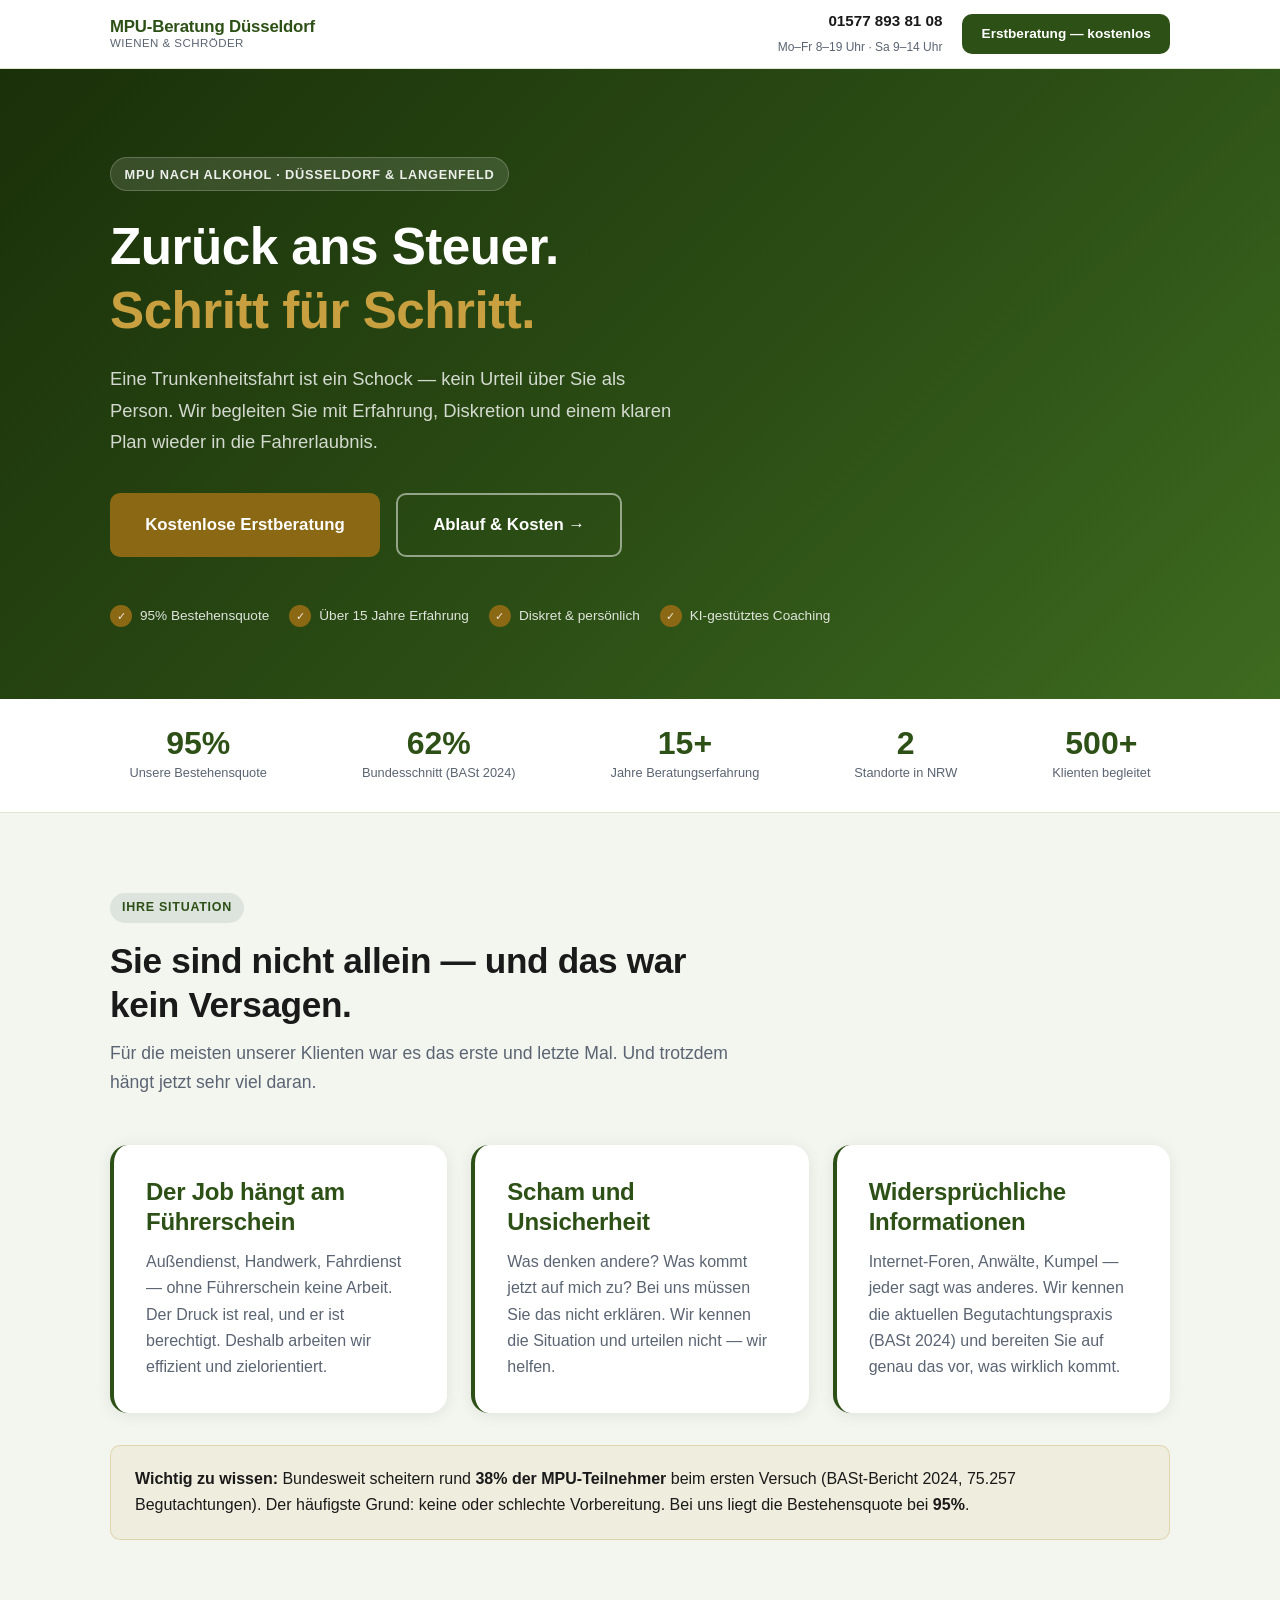
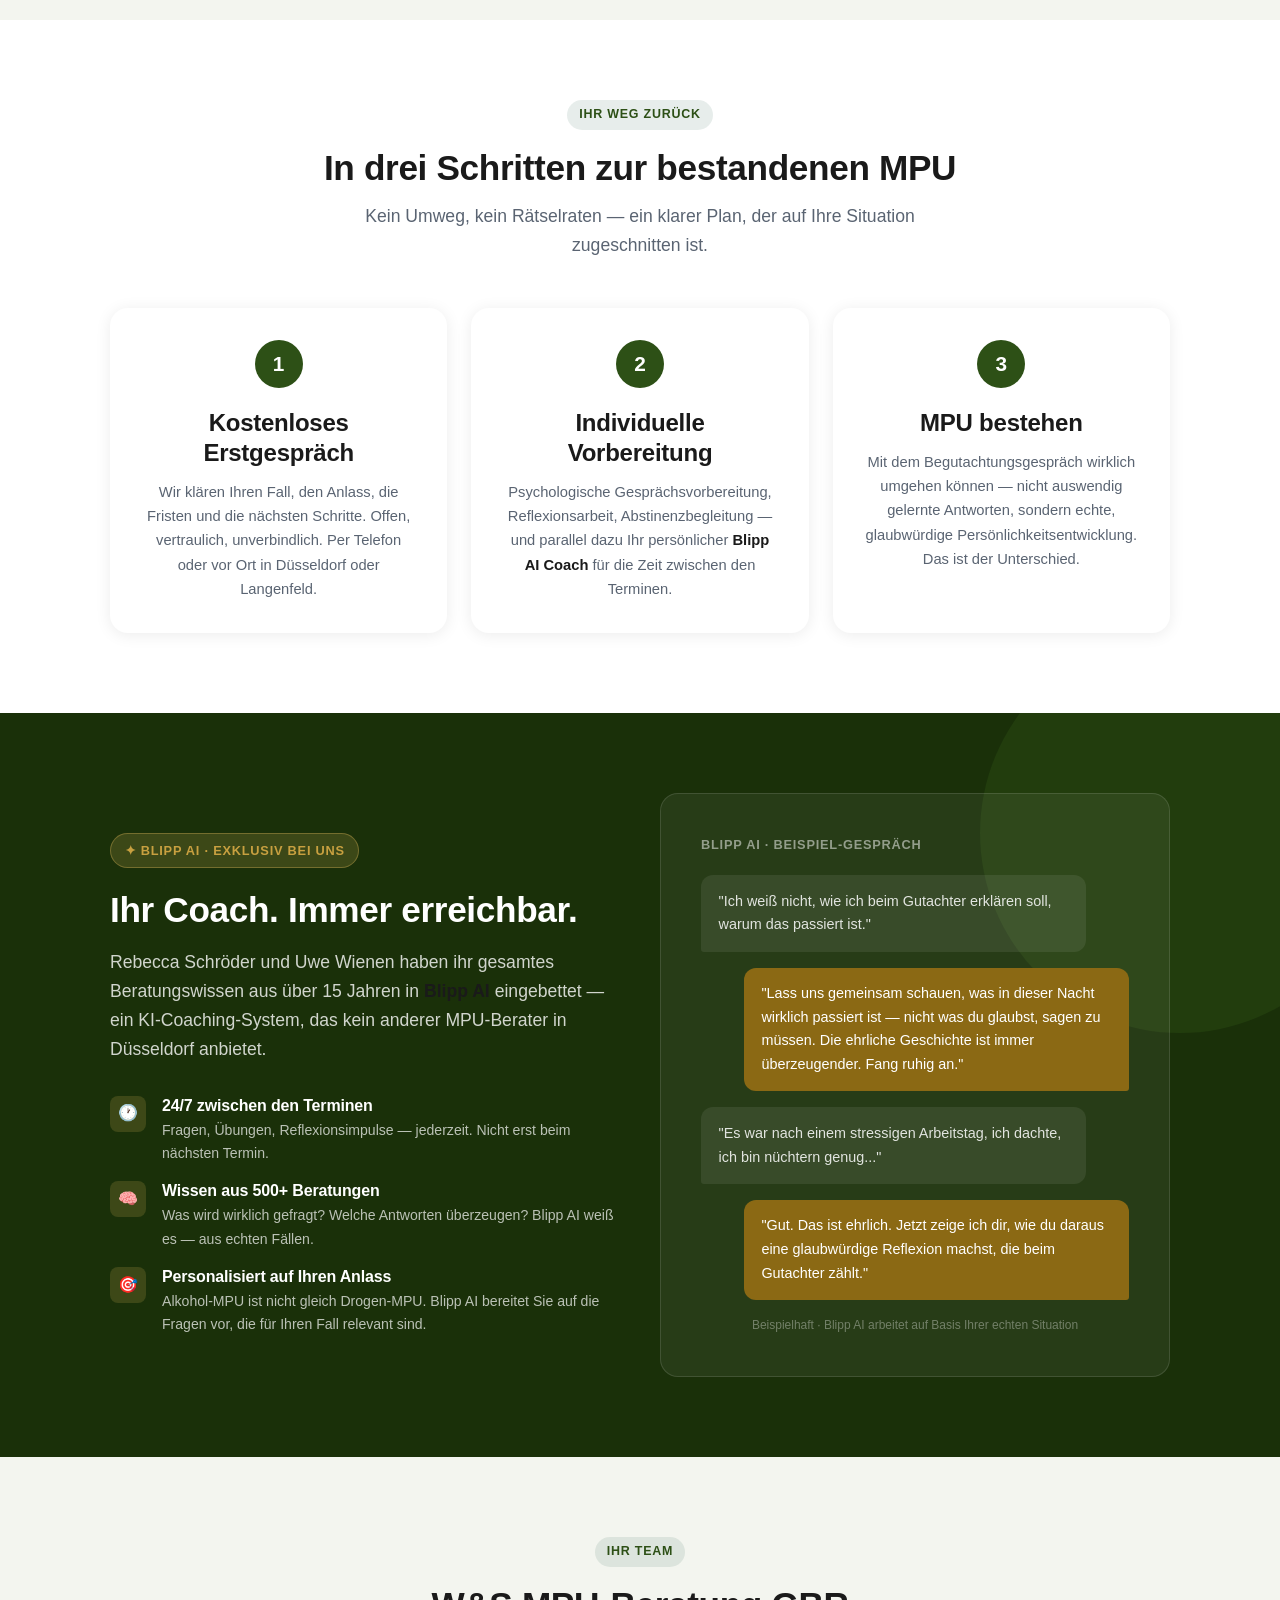
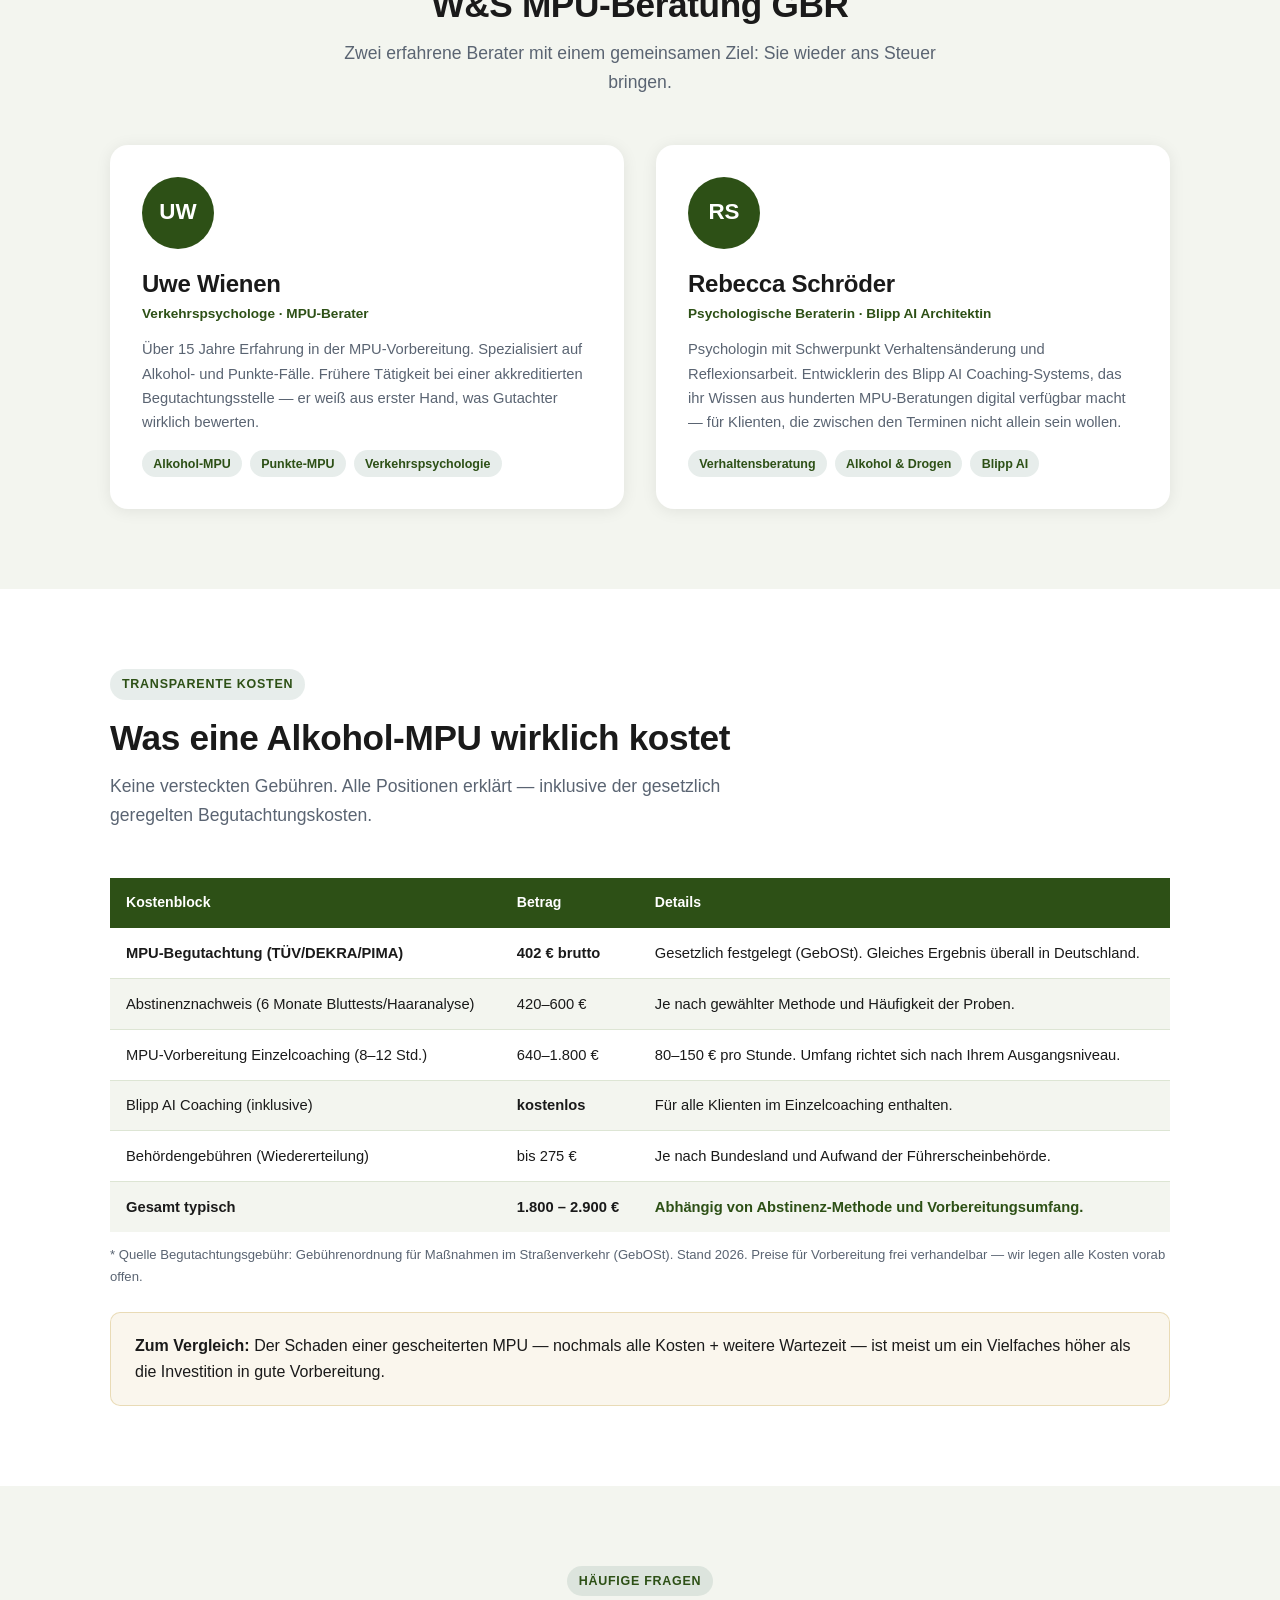
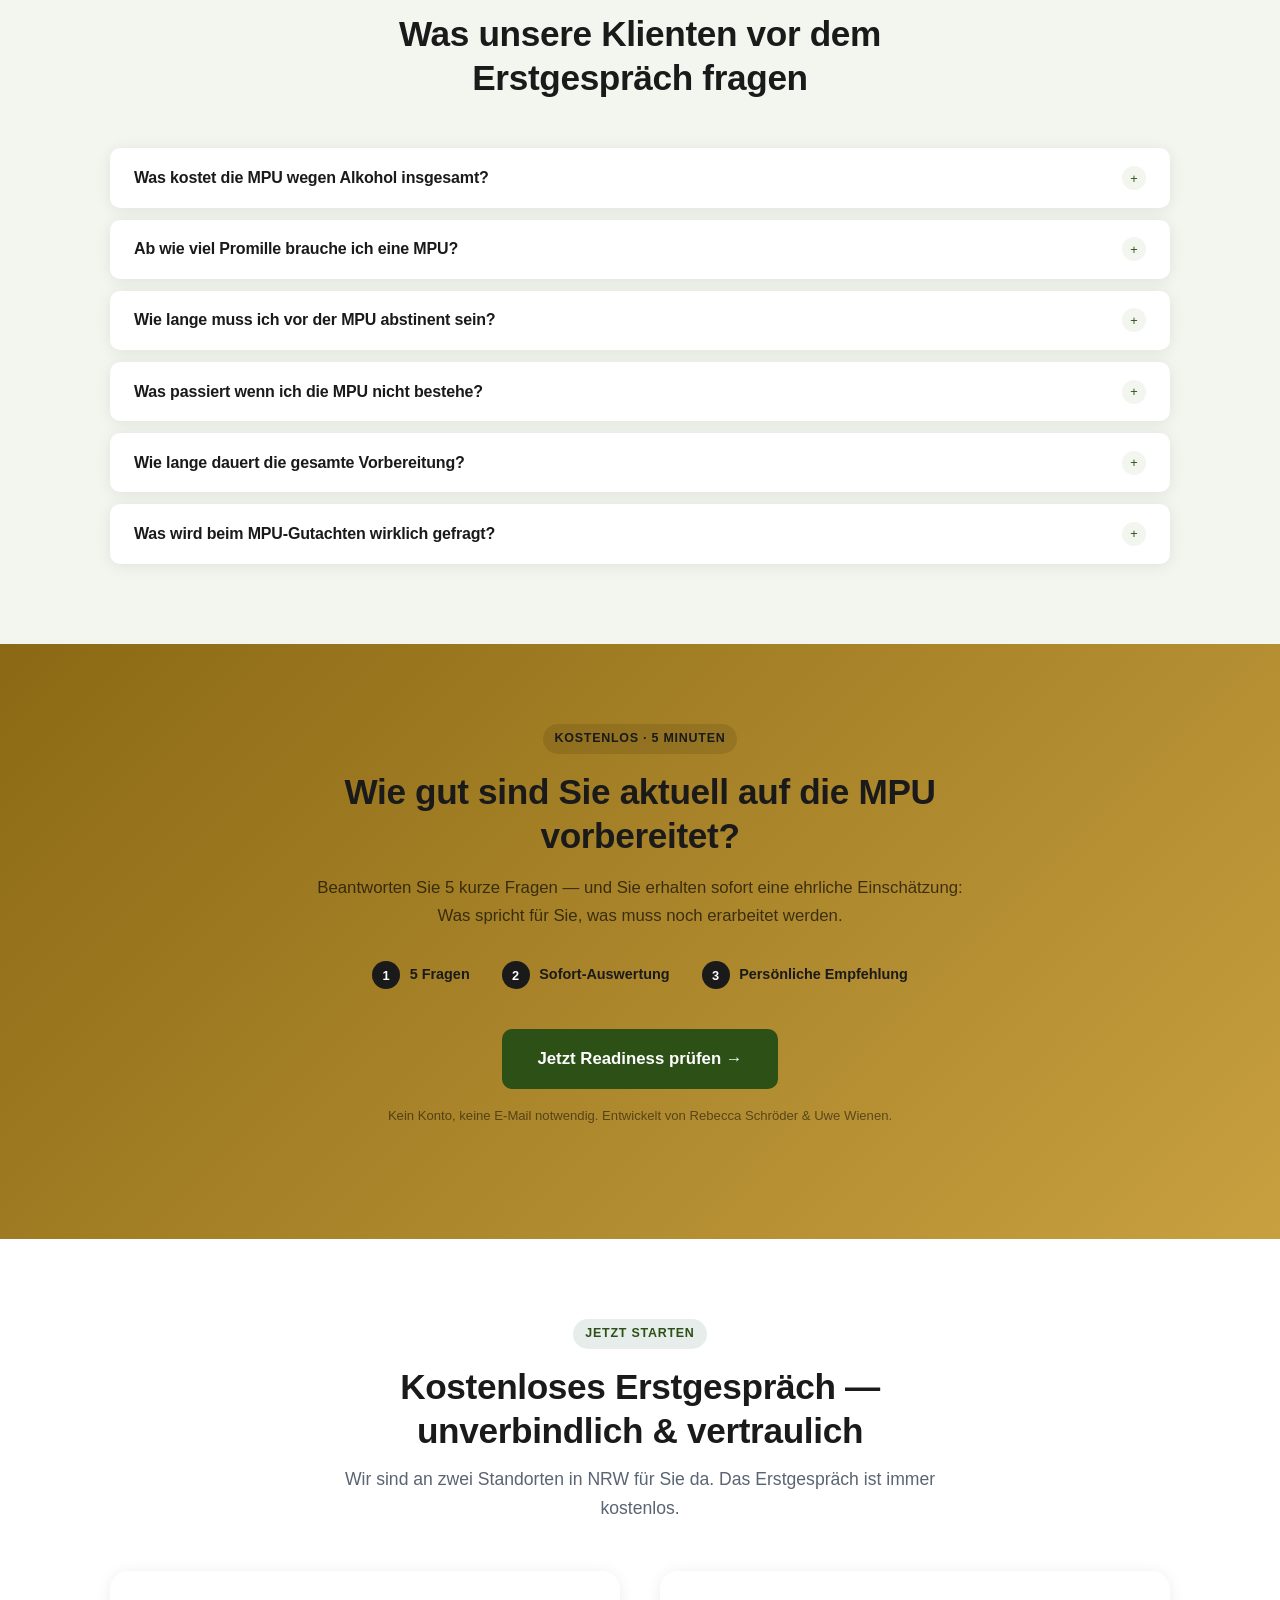
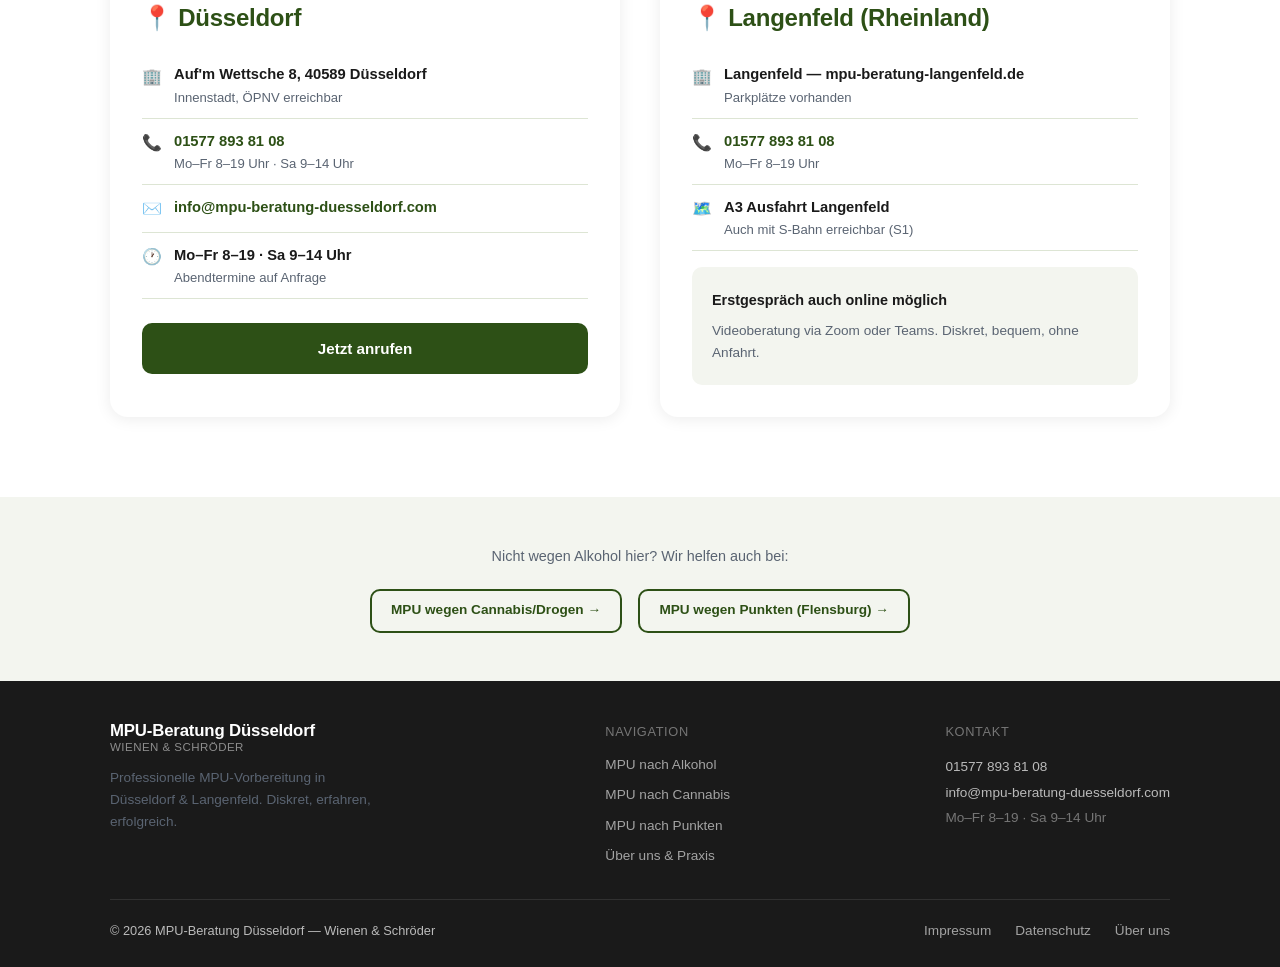
==== commit 19c5177d: "fix: echte Kontaktdaten (Auf'm Wettsche 8, 01577 893 81 08, info@mpu-beratung-duesseldorf.com)" ====
--- a/alkohol.html
+++ b/alkohol.html
@@ -35,13 +35,13 @@
     "name": "MPU-Beratung Düsseldorf — Wienen & Schröder",
     "description": "Professionelle MPU-Vorbereitung nach Alkohol, Drogen und Punkten. Zwei erfahrene Berater, 95% Bestehensquote, diskrete Einzelberatung.",
     "url": "https://sebagrub.github.io/mpu-pilot-static/alkohol.html",
-    "telephone": "+492111234567",
-    "email": "info@mpu-beratung-duesseldorf.de",
+    "telephone": "+4915778938108",
+    "email": "info@mpu-beratung-duesseldorf.com",
     "address": {
       "@type": "PostalAddress",
-      "streetAddress": "Königsallee 27",
+      "streetAddress": "Auf'm Wettsche 8",
       "addressLocality": "Düsseldorf",
-      "postalCode": "40212",
+      "postalCode": "40589",
       "addressCountry": "DE"
     },
     "geo": { "@type": "GeoCoordinates", "latitude": 51.2217, "longitude": 6.7762 },
@@ -92,7 +92,7 @@
     </a>
     <div class="header-right">
       <div style="text-align:right">
-        <div class="header-phone"><a href="tel:+492111234567" style="color:inherit;text-decoration:none">0211 123 456 7</a></div>
+        <div class="header-phone"><a href="tel:+4915778938108" style="color:inherit;text-decoration:none">01577 893 81 08</a></div>
         <span style="font-size:.75rem;color:var(--text-muted)">Mo–Fr 8–19 Uhr · Sa 9–14 Uhr</span>
       </div>
       <a href="#kontakt" class="btn btn-primary btn-sm">Erstberatung — kostenlos</a>
@@ -250,7 +250,7 @@
   <div class="container">
     <div class="section-header centered">
       <span class="eyebrow-label">Ihr Team</span>
-      <h2>Uwe Wienen &amp; Rebecca Schröder</h2>
+      <h2>W&amp;S MPU-Beratung GBR</h2>
       <p class="lead">Zwei erfahrene Berater mit einem gemeinsamen Ziel: Sie wieder ans Steuer bringen.</p>
     </div>
     <div class="team-cards">
@@ -371,16 +371,16 @@
     <div class="contact-grid">
       <div class="contact-card">
         <h3>📍 Düsseldorf</h3>
-        <div class="contact-row"><span class="icon">🏢</span><div><div class="val">Königsallee 27, 40212 Düsseldorf</div><div class="sub">Innenstadt, ÖPNV erreichbar</div></div></div>
-        <div class="contact-row"><span class="icon">📞</span><div><div class="val"><a href="tel:+492111234567">0211 123 456 7</a></div><div class="sub">Mo–Fr 8–19 Uhr · Sa 9–14 Uhr</div></div></div>
-        <div class="contact-row"><span class="icon">✉️</span><div><div class="val"><a href="mailto:info@mpu-beratung-duesseldorf.de">info@mpu-beratung-duesseldorf.de</a></div></div></div>
+        <div class="contact-row"><span class="icon">🏢</span><div><div class="val">Auf'm Wettsche 8, 40589 Düsseldorf</div><div class="sub">Innenstadt, ÖPNV erreichbar</div></div></div>
+        <div class="contact-row"><span class="icon">📞</span><div><div class="val"><a href="tel:+4915778938108">01577 893 81 08</a></div><div class="sub">Mo–Fr 8–19 Uhr · Sa 9–14 Uhr</div></div></div>
+        <div class="contact-row"><span class="icon">✉️</span><div><div class="val"><a href="mailto:info@mpu-beratung-duesseldorf.com">info@mpu-beratung-duesseldorf.com</a></div></div></div>
         <div class="contact-row"><span class="icon">🕐</span><div><div class="val">Mo–Fr 8–19 · Sa 9–14 Uhr</div><div class="sub">Abendtermine auf Anfrage</div></div></div>
-        <a href="tel:+492111234567" class="btn btn-primary mt-3" style="width:100%;justify-content:center">Jetzt anrufen</a>
+        <a href="tel:+4915778938108" class="btn btn-primary mt-3" style="width:100%;justify-content:center">Jetzt anrufen</a>
       </div>
       <div class="contact-card">
         <h3>📍 Langenfeld (Rheinland)</h3>
-        <div class="contact-row"><span class="icon">🏢</span><div><div class="val">Solinger Str. 14, 40764 Langenfeld</div><div class="sub">Parkplätze vorhanden</div></div></div>
-        <div class="contact-row"><span class="icon">📞</span><div><div class="val"><a href="tel:+492173456789">02173 456 789</a></div><div class="sub">Mo–Fr 8–19 Uhr</div></div></div>
+        <div class="contact-row"><span class="icon">🏢</span><div><div class="val">Langenfeld — mpu-beratung-langenfeld.de</div><div class="sub">Parkplätze vorhanden</div></div></div>
+        <div class="contact-row"><span class="icon">📞</span><div><div class="val"><a href="tel:+4915778938108">01577 893 81 08</a></div><div class="sub">Mo–Fr 8–19 Uhr</div></div></div>
         <div class="contact-row"><span class="icon">🗺️</span><div><div class="val">A3 Ausfahrt Langenfeld</div><div class="sub">Auch mit S-Bahn erreichbar (S1)</div></div></div>
         <div style="background:var(--surface2);border-radius:var(--radius);padding:1.25rem;margin-top:1rem">
           <strong style="font-size:.9rem">Erstgespräch auch online möglich</strong>
@@ -425,8 +425,8 @@
       <div>
         <div style="font-size:.8rem;color:rgba(255,255,255,.4);margin-bottom:.75rem;text-transform:uppercase;letter-spacing:.05em">Kontakt</div>
         <div style="font-size:.85rem;line-height:1.9">
-          <div><a href="tel:+492111234567" style="color:rgba(255,255,255,.7)">0211 123 456 7</a></div>
-          <div><a href="mailto:info@mpu-beratung-duesseldorf.de" style="color:rgba(255,255,255,.7)">info@mpu-beratung-duesseldorf.de</a></div>
+          <div><a href="tel:+4915778938108" style="color:rgba(255,255,255,.7)">01577 893 81 08</a></div>
+          <div><a href="mailto:info@mpu-beratung-duesseldorf.com" style="color:rgba(255,255,255,.7)">info@mpu-beratung-duesseldorf.com</a></div>
           <div style="color:rgba(255,255,255,.4)">Mo–Fr 8–19 · Sa 9–14 Uhr</div>
         </div>
       </div>
